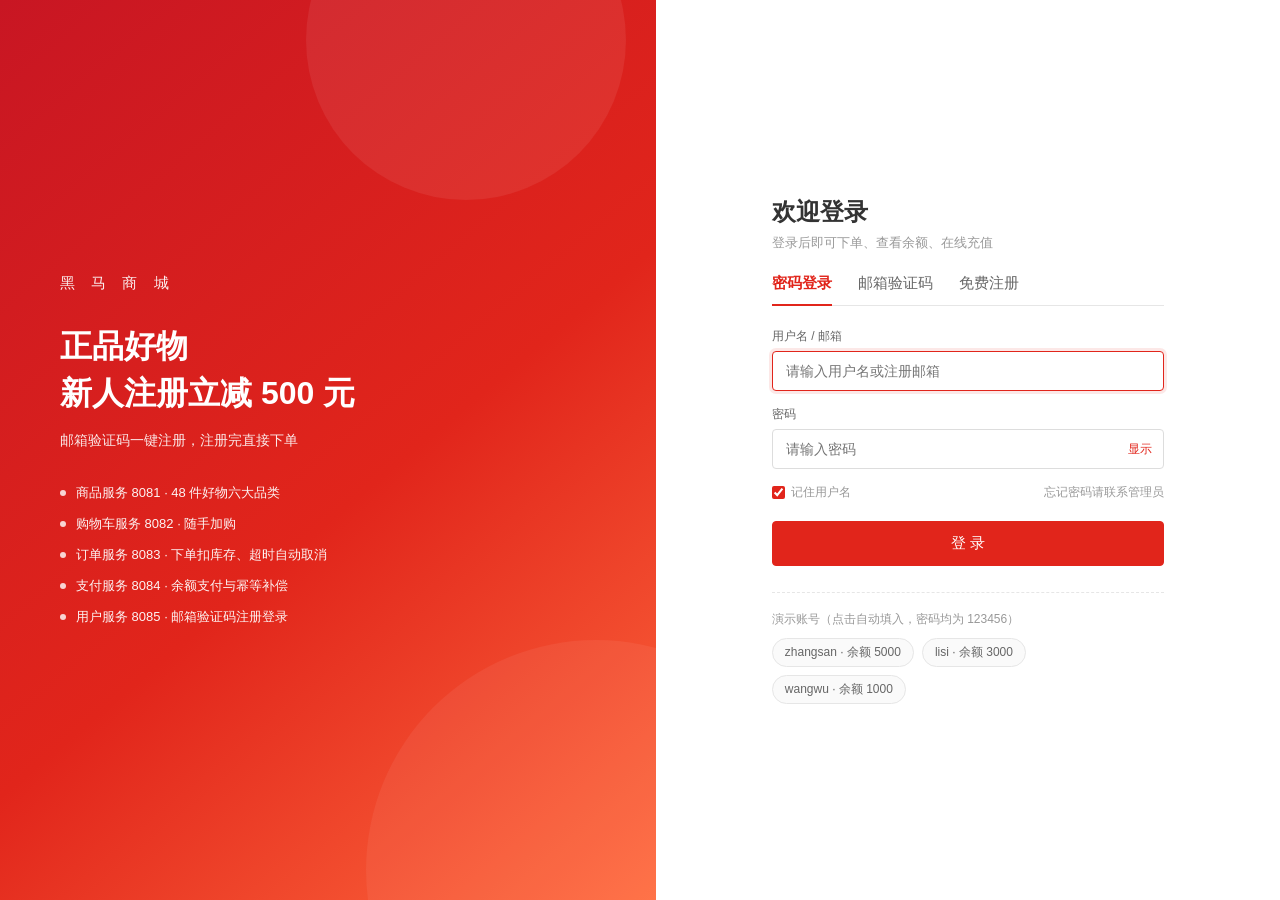
==== frontend/detail.html @ a3d14e92 "hmall 微服务电商系统：5 个 Spring Cloud 服务 + 京东风格静态前端 - 服务：item / cart / order / pay / user，8081~8085，Nacos A" ====
<!DOCTYPE html>
<html lang="zh-CN">
<head>
<meta charset="UTF-8">
<meta name="viewport" content="width=device-width, initial-scale=1.0">
<title>商品详情 · 黑马商城</title>
<link rel="stylesheet" href="styles.css">
</head>
<body>

<!-- ==================== 顶部工具条 ==================== -->
<div class="topbar">
  <div class="topbar-inner">
    <div class="tb-left">
      <span class="tb-loc">广东</span>
      <i class="tb-sep"></i>
      <span class="tb-hi">你好，<b id="tbUser">请登录</b></span>
      <a class="tb-accent" id="tbAuthLink" href="login.html">登录 / 注册</a>
    </div>
    <div class="tb-right">
      <button class="tb-link" data-nav="orders">我的订单</button>
      <i class="tb-sep"></i>
      <button class="tb-link" data-nav="recharge">我的钱包</button>
      <i class="tb-sep"></i>
      <button class="tb-link" id="logoutBtn">退出登录</button>
    </div>
  </div>
</div>

<!-- ==================== 主导航 ==================== -->
<div class="site-head">
  <div class="head-inner">
    <a class="logo" href="index.html">黑马商城<span class="logo-sub">H·MALL</span></a>

    <div class="search">
      <div class="search-box">
        <input id="searchInput" type="text" autocomplete="off" placeholder="搜索商品，如 手机 / 耳机 / 华为 / 空调">
        <button id="searchBtn" class="search-btn">搜 索</button>
      </div>
      <div class="hotwords">
        <span class="hot-label">热门搜索：</span>
        <button data-kw="手机">手机</button>
        <button data-kw="耳机">耳机</button>
        <button data-kw="笔记本">笔记本</button>
        <button data-kw="空调">空调</button>
        <button data-kw="手表">手表</button>
        <button data-kw="充电宝">充电宝</button>
      </div>
    </div>

    <button class="cart-entry" data-nav="cart">
      <i class="cart-ico">&#128722;</i>
      <span>我的购物车</span>
      <em id="cartBadge" class="cart-badge hidden">0</em>
    </button>
  </div>
</div>

<main class="page">
  <nav class="crumb" id="crumb">
    <a href="index.html">首页</a>
    <span class="crumb-sep">&gt;</span>
    <a id="crumbCat" href="index.html">商品</a>
    <span class="crumb-sep">&gt;</span>
    <span id="crumbName">加载中…</span>
  </nav>

  <!-- 商品主区 -->
  <div class="detail-main">
    <div class="detail-gallery">
      <img id="dPic" alt="商品图">
      <div class="gallery-tip">图片为演示占位图 · 支持 7 天无理由退货</div>
    </div>

    <div class="detail-info">
      <h1 id="dName">加载中…</h1>
      <p class="d-sub" id="dSub"></p>

      <div class="price-box">
        <span class="pb-label">京东价</span>
        <span class="pb-price">¥<b id="dPrice">--</b></span>
        <span class="pb-tag hidden" id="dTag"></span>
      </div>

      <ul class="d-meta">
        <li><span>累计销量</span><em id="dSales">--</em></li>
        <li><span>商品评价</span><em id="dComments">--</em></li>
        <li><span>好评率</span><em class="red" id="dRate">--</em></li>
        <li><span>库存</span><em id="dStock">--</em></li>
      </ul>

      <div class="d-buy">
        <div class="qty-row">
          <span class="qty-label">数量</span>
          <div class="qty">
            <button type="button" id="qtyMinus">-</button>
            <span id="qtyNum">1</span>
            <button type="button" id="qtyPlus">+</button>
          </div>
          <span class="qty-tip" id="qtyTip">单次最多购买库存数量</span>
        </div>

        <div class="d-actions">
          <button class="btn primary big" id="addCartBtn">加入购物车</button>
          <button class="btn big" id="buyNowBtn">立即购买</button>
        </div>
      </div>

      <ul class="d-service">
        <li>正品保障</li>
        <li>极速配送 · 次日达</li>
        <li>7 天无理由退货</li>
        <li>满 99 元包邮</li>
      </ul>
    </div>
  </div>

  <!-- 规格参数 -->
  <section class="detail-desc">
    <h3>规格参数</h3>
    <table class="spec-table">
      <tbody>
        <tr><th>商品名称</th><td id="specName">--</td></tr>
        <tr><th>品牌</th><td id="specBrand">--</td></tr>
        <tr><th>所属分类</th><td id="specCat">--</td></tr>
        <tr><th>核心卖点</th><td id="specSub">--</td></tr>
        <tr><th>当前库存</th><td id="specStock">--</td></tr>
        <tr><th>商品编号</th><td id="specId">--</td></tr>
      </tbody>
    </table>
    <p class="desc-note">
      本页价格、库存、销量等数据均实时取自 item-service（8081），下单时订单服务会再次向商品服务
      校验价格与库存，前端传入的金额一律不采信。
    </p>
  </section>

  <!-- 同类推荐 -->
  <section class="floor">
    <div class="floor-head">
      <h2>同类推荐</h2>
      <span class="floor-tip" id="similarTip"></span>
    </div>
    <div class="goods-grid" id="similar"></div>
  </section>
</main>

<footer class="foot">
  <div class="foot-inner">
    <div class="foot-links">
      <span>关于我们</span><span>联系我们</span><span>商家入驻</span><span>售后服务</span><span>隐私政策</span>
    </div>
    <p class="foot-note">黑马商城 hmall · Spring Cloud 微服务演示项目 · 商品 8081 / 购物车 8082 / 订单 8083 / 支付 8084 / 用户 8085</p>
  </div>
</footer>

<div id="toast" class="toast hidden"></div>

<script src="session.js"></script>
<script src="detail.js"></script>
</body>
</html>
---- frontend/styles.css ----
/* ============================================================
   黑马商城 · 京东风格样式
   配色沿用京东：主红 #e1251b，页面底 #f4f4f4，正文 #333
   ============================================================ */
* { box-sizing: border-box; margin: 0; padding: 0; }

:root {
  --red: #e1251b;
  --red-dark: #c81623;
  --orange: #ff6700;
  --ink: #333;
  --ink-2: #666;
  --ink-3: #999;
  --line: #e6e6e6;
  --bg: #f4f4f4;
  --radius: 8px;
}

body {
  font-family: "PingFang SC", "Microsoft YaHei", "Noto Sans CJK SC", sans-serif;
  background: var(--bg);
  color: var(--ink);
  font-size: 14px;
  -webkit-font-smoothing: antialiased;
}
.hidden { display: none !important; }
button { font-family: inherit; }
a { text-decoration: none; color: inherit; }

/* ==================== 顶部工具条 ==================== */
.topbar { background: #e3e4e5; border-bottom: 1px solid #ddd; font-size: 12px; color: var(--ink-2); }
.topbar-inner {
  max-width: 1200px; margin: 0 auto; height: 32px;
  display: flex; align-items: center; justify-content: space-between;
}
.tb-left, .tb-right { display: flex; align-items: center; gap: 10px; }
.tb-loc { color: var(--ink-2); }
.tb-loc::before { content: "\1F4CD"; margin-right: 3px; font-size: 11px; }
.tb-sep { width: 1px; height: 12px; background: #ccc; display: inline-block; }
.tb-hi b { color: var(--ink-2); font-weight: 400; }
.tb-accent { color: var(--red); }
.tb-accent:hover { text-decoration: underline; }
.tb-link {
  border: none; background: none; padding: 0; font-size: 12px;
  color: var(--ink-2); cursor: pointer;
}
.tb-link:hover { color: var(--red); }

/* ==================== 主导航 ==================== */
.site-head { background: #fff; border-bottom: 2px solid var(--red); }
.head-inner {
  max-width: 1200px; margin: 0 auto; height: 96px;
  display: flex; align-items: center; gap: 40px;
}
.logo {
  font-size: 30px; font-weight: 800; color: var(--red);
  letter-spacing: 1px; flex: none; display: flex; align-items: baseline; gap: 6px;
}
.logo-sub {
  font-size: 11px; font-weight: 600; letter-spacing: 2px;
  color: #fff; background: var(--red); padding: 2px 6px; border-radius: 3px;
}
.search { flex: 1; max-width: 620px; }
.search-box {
  display: flex; height: 38px;
  border: 2px solid var(--red); border-radius: 0 2px 2px 0; overflow: hidden;
}
.search-box input {
  flex: 1; border: none; outline: none; padding: 0 12px;
  font-size: 14px; font-family: inherit; color: var(--ink);
}
.search-box input::placeholder { color: #b0b0b0; }
.search-btn {
  width: 84px; border: none; background: var(--red); color: #fff;
  font-size: 15px; letter-spacing: 2px; cursor: pointer;
}
.search-btn:hover { background: var(--red-dark); }
.hotwords {
  margin-top: 6px; font-size: 12px; color: var(--ink-3);
  display: flex; align-items: center; gap: 10px; flex-wrap: wrap;
}
.hotwords button {
  border: none; background: none; padding: 0; cursor: pointer;
  font-size: 12px; color: var(--ink-3);
}
.hotwords button:hover { color: var(--red); }
.hot-label { color: var(--ink-3); }

.cart-entry {
  flex: none; height: 38px; padding: 0 18px; margin-left: auto;
  border: 1px solid var(--line); background: #fff; cursor: pointer;
  display: flex; align-items: center; gap: 8px;
  font-size: 13px; color: var(--red); border-radius: 2px;
}
.cart-entry:hover { border-color: var(--red); background: #fff8f8; }
.cart-ico { font-size: 16px; font-style: normal; }
.cart-badge {
  min-width: 18px; height: 18px; line-height: 18px; padding: 0 5px;
  background: var(--red); color: #fff; border-radius: 9px;
  font-size: 11px; font-style: normal; text-align: center;
}

/* ==================== 页面容器 ==================== */
.page { max-width: 1200px; margin: 0 auto; padding: 12px 0 40px; min-height: 60vh; }
.view { display: none; }
.view.active { display: block; }

/* ==================== 首屏三栏 ==================== */
.hero {
  display: grid; grid-template-columns: 220px 1fr 250px;
  gap: 12px; margin-bottom: 18px;
}

/* 分类 */
.cats { background: #fff; border-radius: var(--radius); overflow: hidden; }
.cats-title {
  height: 42px; line-height: 42px; padding: 0 16px;
  background: #fafafa; border-bottom: 1px solid var(--line);
  font-size: 14px; font-weight: 700; color: var(--ink);
}
.cat-list { list-style: none; padding: 6px 0; }
.cat-list li {
  padding: 9px 16px; font-size: 13px; color: var(--ink-2);
  cursor: pointer; display: flex; justify-content: space-between; align-items: center;
}
.cat-list li:hover, .cat-list li.active { background: #fff5f5; color: var(--red); }
.cat-list li .cnt { font-size: 11px; color: #bbb; }
.cat-list li.on { color: var(--red); font-weight: 600; }

/* 轮播 */
.hero-mid { display: flex; flex-direction: column; gap: 12px; }
.slider {
  position: relative; height: 320px; border-radius: var(--radius);
  overflow: hidden;
}
.slide {
  position: absolute; inset: 0; opacity: 0; transition: opacity .5s;
  display: flex; align-items: center; padding: 0 56px;
  background-size: cover; background-position: center;
  /* 图还没加载出来时先露个底色，避免闪白 */
  background-color: #c81623;
}
.slide.active { opacity: 1; }
/* 左侧压一层暗色渐变：真实照片明暗不可控，不压的话白字会糊在图上 */
.slide::before {
  content: ""; position: absolute; inset: 0; z-index: 1;
  background: linear-gradient(90deg,
    rgba(0, 0, 0, .66) 0%,
    rgba(0, 0, 0, .46) 36%,
    rgba(0, 0, 0, .12) 62%,
    rgba(0, 0, 0, 0) 80%);
}
/* 轮播图：jpg 先写一遍当兜底，再用 image-set 让支持 webp 的浏览器挑 webp。
   两条声明顺序不能反 —— 不认识 image-set 的老内核会整条丢弃第一条之外的声明。 */
.slide.s1 {
  background-color: #c81623;
  background-image: url(images/banner1.jpg);
  background-image: image-set(url(images/banner1.webp) type("image/webp"),
                              url(images/banner1.jpg) type("image/jpeg"));
}
.slide.s2 {
  background-color: #5b3cc4;
  background-image: url(images/banner2.jpg);
  background-image: image-set(url(images/banner2.webp) type("image/webp"),
                              url(images/banner2.jpg) type("image/jpeg"));
}
.slide.s3 {
  background-color: #0d7a6f;
  background-image: url(images/banner3.jpg);
  background-image: image-set(url(images/banner3.webp) type("image/webp"),
                              url(images/banner3.jpg) type("image/jpeg"));
}
.slide-txt { position: relative; z-index: 2; color: #fff; text-shadow: 0 2px 10px rgba(0, 0, 0, .35); }
.slide-txt h2 { font-size: 34px; letter-spacing: 2px; margin-bottom: 10px; }
.slide-txt p { font-size: 15px; opacity: .92; margin-bottom: 18px; }
.slide-tag {
  display: inline-block; font-size: 12px; padding: 6px 14px;
  background: rgba(255,255,255,.22); border-radius: 20px;
}
.slider-dots {
  position: absolute; right: 24px; bottom: 18px; display: flex; gap: 7px; z-index: 3;
}
.slider-dots i {
  width: 20px; height: 4px; border-radius: 2px; background: rgba(255,255,255,.45);
  cursor: pointer; transition: .25s;
}
.slider-dots i.on { background: #fff; width: 28px; }

.hero-sub { display: grid; grid-template-columns: repeat(4, 1fr); gap: 12px; height: 88px; }
.sub-item {
  border: none; background: #fff; border-radius: var(--radius); cursor: pointer;
  display: flex; flex-direction: column; align-items: center; justify-content: center;
  gap: 4px; transition: .15s;
}
.sub-item b { font-size: 13px; color: var(--ink); }
.sub-item span { font-size: 11px; color: var(--ink-3); }
.sub-item:hover { transform: translateY(-2px); box-shadow: 0 6px 16px rgba(0,0,0,.08); }
.sub-item:hover b { color: var(--red); }

/* 用户卡 */
.user-card {
  background: #fff; border-radius: var(--radius); padding: 18px;
  display: flex; flex-direction: column;
}
.uc-top { display: flex; align-items: center; gap: 12px; padding-bottom: 16px; border-bottom: 1px dashed var(--line); }
.uc-id { min-width: 0; }
.uc-name { font-size: 15px; font-weight: 700; overflow: hidden; text-overflow: ellipsis; white-space: nowrap; }
.uc-tip { font-size: 12px; color: var(--ink-3); margin-top: 3px; }

.uc-balance { padding: 16px 0 14px; }
.uc-balance > span { font-size: 12px; color: var(--ink-3); }
.uc-balance div { margin-top: 4px; }
.uc-balance b { font-size: 26px; font-weight: 700; color: var(--red); }
.uc-balance small { font-size: 12px; color: var(--ink-2); margin-left: 4px; }

.uc-actions { display: flex; gap: 8px; }
.uc-actions .btn { flex: 1; }

.uc-service { list-style: none; margin-top: auto; padding-top: 14px; border-top: 1px dashed var(--line); }
.uc-service li { font-size: 12px; color: var(--ink-2); padding: 5px 0; }
.uc-service i { font-style: normal; margin-right: 6px; }

/* 头像 */
.avatar {
  width: 42px; height: 42px; border-radius: 50%; flex: none;
  background: linear-gradient(135deg, var(--red), var(--orange));
  color: #fff; font-size: 17px; font-weight: 700; font-style: normal;
  display: flex; align-items: center; justify-content: center;
}

/* ==================== 商品楼层 ==================== */
.floor { background: #fff; border-radius: var(--radius); padding: 20px 18px 24px; }
.floor-head {
  display: flex; align-items: baseline; justify-content: space-between;
  margin-bottom: 16px; padding-bottom: 12px; border-bottom: 1px solid var(--line);
}
.floor-head h2 { font-size: 20px; font-weight: 700; }
.floor-head h2::before {
  content: ""; display: inline-block; width: 4px; height: 18px;
  background: var(--red); margin-right: 8px; vertical-align: -2px; border-radius: 2px;
}
.floor-tip { font-size: 12px; color: var(--ink-3); }

.goods-grid { display: grid; grid-template-columns: repeat(5, 1fr); gap: 12px; }

.gd-card {
  border: 1px solid #f0f0f0; border-radius: var(--radius); background: #fff;
  overflow: hidden; display: flex; flex-direction: column;
  transition: .18s; position: relative;
}
.gd-card:hover { border-color: #f5c6c2; box-shadow: 0 8px 22px rgba(225,37,27,.12); transform: translateY(-2px); }
.gd-pic { position: relative; background: #fafafa; }
.gd-pic img { width: 100%; aspect-ratio: 1; object-fit: cover; display: block; }
.gd-tag {
  position: absolute; left: 8px; top: 8px; font-size: 11px;
  padding: 2px 6px; border-radius: 3px; color: #fff; background: var(--red);
}
.gd-tag.t-new { background: #2f8ee8; }
.gd-tag.t-hot { background: var(--orange); }
.gd-tag.t-flash { background: #b12ad4; }

.gd-body { padding: 10px 12px 12px; display: flex; flex-direction: column; gap: 6px; flex: 1; }
.gd-price { color: var(--red); font-weight: 700; font-size: 19px; line-height: 1.1; }
.gd-price i { font-size: 12px; font-style: normal; margin-right: 1px; }
.gd-price em { font-size: 11px; font-style: normal; color: var(--ink-3); font-weight: 400; margin-left: 6px; }
.gd-name {
  font-size: 13px; line-height: 1.45; color: var(--ink);
  display: -webkit-box; -webkit-line-clamp: 2; -webkit-box-orient: vertical;
  overflow: hidden; min-height: 38px;
}
.gd-sub {
  font-size: 11px; color: var(--ink-3); white-space: nowrap;
  overflow: hidden; text-overflow: ellipsis;
}
.gd-meta { display: flex; justify-content: space-between; font-size: 11px; color: var(--ink-3); }
.gd-foot { display: flex; align-items: center; gap: 6px; margin-top: auto; padding-top: 4px; }
.gd-foot .btn { flex: 1; }

/* ==================== 通用按钮 ==================== */
.btn {
  border: 1px solid var(--line); background: #fff; color: var(--ink);
  padding: 8px 16px; border-radius: 4px; font-size: 13px; cursor: pointer;
  transition: .15s; white-space: nowrap;
}
.btn:hover { border-color: var(--red); color: var(--red); }
.btn.primary { background: var(--red); border-color: var(--red); color: #fff; }
.btn.primary:hover { background: var(--red-dark); border-color: var(--red-dark); color: #fff; }
.btn.small { padding: 5px 12px; font-size: 12px; }
.btn.ghost { border-color: transparent; background: none; color: var(--ink-3); }
.btn.ghost:hover { color: var(--red); background: #fff5f5; border-color: transparent; }
.btn.block { width: 100%; padding: 12px; font-size: 15px; }
.btn:disabled { opacity: .45; cursor: not-allowed; }
.btn.primary:disabled { background: #f0a9a4; border-color: #f0a9a4; }

/* 数量选择器 */
.qty { display: flex; align-items: center; gap: 4px; }
.qty button {
  width: 24px; height: 24px; border: 1px solid var(--line); background: #fff;
  border-radius: 3px; cursor: pointer; font-size: 14px; color: var(--ink-2); line-height: 1;
}
.qty button:hover { border-color: var(--red); color: var(--red); }
.qty span { min-width: 24px; text-align: center; font-size: 13px; }

/* ==================== 页头 ==================== */
.page-head {
  display: flex; align-items: center; justify-content: space-between;
  margin-bottom: 14px; padding: 16px 4px 0;
}
.page-head h2 { font-size: 22px; font-weight: 700; }
.back-link { font-size: 13px; color: var(--ink-3); }
.back-link:hover { color: var(--red); }

/* ==================== 购物车 ==================== */
.cart-list { display: flex; flex-direction: column; gap: 10px; }
.cart-item {
  background: #fff; border-radius: var(--radius); padding: 16px 18px;
  display: flex; align-items: center; gap: 16px;
}
.cart-item:hover { background: #fffdfd; }
.cart-item img {
  width: 86px; height: 86px; border-radius: 6px; object-fit: cover;
  border: 1px solid #f0f0f0; background: #fafafa; flex: none;
}
.cart-item .cname { flex: 1; font-size: 14px; line-height: 1.5; }
.cart-item .cprice { color: var(--red); font-weight: 700; font-size: 16px; min-width: 96px; text-align: right; }
.cart-item .cprice::before { content: "¥"; font-size: 11px; margin-right: 1px; }

.cart-footer {
  margin-top: 14px; background: #fff; border-radius: var(--radius);
  padding: 14px 22px; display: flex; align-items: center; justify-content: flex-end; gap: 26px;
  position: sticky; bottom: 12px; box-shadow: 0 -2px 12px rgba(0,0,0,.06);
}
.cart-sum { font-size: 13px; color: var(--ink-2); }
.cart-sum b { color: var(--red); font-size: 24px; font-weight: 700; }

/* ==================== 订单 ==================== */
.order-card {
  background: #fff; border-radius: var(--radius); margin-bottom: 12px; overflow: hidden;
}
.order-head {
  display: flex; justify-content: space-between; align-items: center;
  padding: 12px 18px; background: #fafafa; border-bottom: 1px solid var(--line);
  font-size: 12px; color: var(--ink-3);
}
.order-status { font-size: 13px; font-weight: 700; }
.s1 { color: var(--orange); }
.s2 { color: #2e9e4f; }
.s3 { color: var(--ink-3); }

.order-body { padding: 14px 18px; display: flex; flex-direction: column; gap: 10px; }
.order-detail { display: flex; align-items: center; gap: 12px; font-size: 13px; color: var(--ink-2); }
.order-detail img {
  width: 54px; height: 54px; border-radius: 4px; object-fit: cover;
  border: 1px solid #f0f0f0; background: #fafafa; flex: none;
}
.order-detail .od-name { flex: 1; color: var(--ink); }
.order-total {
  display: flex; align-items: center; justify-content: flex-end; gap: 16px;
  padding: 0 18px 16px; font-size: 13px; color: var(--ink-2);
}
.order-total b { color: var(--red); font-size: 18px; }
.order-actions { display: flex; gap: 8px; }

/* ==================== 空态 ==================== */
.empty { text-align: center; color: var(--ink-3); padding: 70px 0; font-size: 14px; }
.empty.small { padding: 24px 0; font-size: 13px; }

/* ==================== 弹窗 ==================== */
.modal-mask {
  position: fixed; inset: 0; background: rgba(0,0,0,.45);
  display: flex; align-items: center; justify-content: center; z-index: 50;
}
.modal {
  background: #fff; border-radius: 10px; width: 430px; max-width: 92vw;
  padding: 24px; box-shadow: 0 20px 50px rgba(0,0,0,.2);
}
.modal h3 { font-size: 17px; margin-bottom: 16px; }
.modal h3.center { text-align: center; }
.modal label { display: block; font-size: 12px; color: var(--ink-2); margin: 12px 0 6px; }
.modal input {
  width: 100%; padding: 10px 12px; border: 1px solid #ddd; border-radius: 4px;
  font-size: 14px; font-family: inherit; outline: none;
}
.modal input:focus { border-color: var(--red); box-shadow: 0 0 0 3px rgba(225,37,27,.1); }
.modal .sum-line { display: flex; justify-content: space-between; padding: 7px 0; font-size: 13px; }
.modal .sum-line b { color: var(--red); }
.modal .sum-line.total { border-top: 1px solid #eee; margin-top: 6px; padding-top: 12px; font-weight: 700; }
.modal .sum-line.total span:last-child { color: var(--red); font-size: 16px; }
.modal-actions { display: flex; justify-content: flex-end; gap: 10px; margin-top: 22px; }
.hint { font-size: 12px; color: var(--ink-3); margin-top: 8px; line-height: 1.6; }
.hint.center { text-align: center; }
.warn { color: var(--red); }
.hint.warn { color: var(--red); font-weight: 600; }

/* ==================== Toast ==================== */
.toast {
  position: fixed; top: 50%; left: 50%; transform: translate(-50%, -50%);
  background: rgba(0,0,0,.82); color: #fff; padding: 12px 24px;
  border-radius: 6px; font-size: 14px; z-index: 80; max-width: 80vw;
  animation: toastIn .18s ease-out;
}
@keyframes toastIn { from { opacity: 0; transform: translate(-50%, -46%); } to { opacity: 1; } }
.toast.error { background: var(--red); }
.toast.success { background: #2e9e4f; }

/* ==================== 页脚 ==================== */
.foot { background: #fff; border-top: 1px solid var(--line); padding: 26px 0 30px; margin-top: 20px; }
.foot-inner { max-width: 1200px; margin: 0 auto; text-align: center; }
.foot-links { display: flex; justify-content: center; gap: 22px; font-size: 12px; color: var(--ink-2); }
.foot-links span { cursor: pointer; }
.foot-links span:hover { color: var(--red); }
.foot-note { font-size: 12px; color: #bbb; margin-top: 12px; }

/* ============================================================
   登录 / 注册页
   ============================================================ */
.auth-wrap {
  min-height: 100vh; display: grid; grid-template-columns: 1.05fr 1fr;
  background: #fff;
}
.auth-brand {
  position: relative; overflow: hidden;
  background: linear-gradient(140deg, #c81623 0%, #e1251b 55%, #ff6a3d 100%);
  color: #fff; padding: 56px 60px;
  display: flex; flex-direction: column; justify-content: center;
}
.auth-brand::before {
  content: ""; position: absolute; width: 320px; height: 320px; border-radius: 50%;
  background: rgba(255,255,255,.07); top: -120px; right: 30px;
}
.auth-brand::after {
  content: ""; position: absolute; width: 460px; height: 460px; border-radius: 50%;
  background: rgba(255,255,255,.06); right: -170px; bottom: -200px;
}
.auth-brand .logo {
  position: relative; font-size: 15px; letter-spacing: 6px; color: #fff;
  opacity: .92; margin-bottom: 30px; display: block; font-weight: 400;
}
.auth-brand h1 { position: relative; font-size: 32px; line-height: 1.45; margin-bottom: 16px; font-weight: 700; }
.auth-brand p { position: relative; font-size: 14px; opacity: .9; margin-bottom: 34px; }
.auth-brand ul { position: relative; list-style: none; display: flex; flex-direction: column; gap: 13px; }
.auth-brand li { font-size: 13px; opacity: .95; display: flex; align-items: center; gap: 10px; }
.auth-brand li::before {
  content: ""; width: 6px; height: 6px; border-radius: 50%; background: #fff; flex: none; opacity: .85;
}

.auth-panel { display: flex; align-items: center; justify-content: center; padding: 40px; background: #fff; }
.auth-card { width: 100%; max-width: 392px; }
.auth-card h2 { font-size: 24px; font-weight: 700; margin-bottom: 6px; }
.auth-sub { font-size: 13px; color: var(--ink-3); margin-bottom: 22px; }

/* 登录方式 tab */
.auth-tabs { display: flex; gap: 26px; border-bottom: 1px solid var(--line); margin-bottom: 22px; }
.auth-tab {
  border: none; background: none; padding: 0 0 12px; cursor: pointer;
  font-size: 15px; color: var(--ink-2); position: relative;
}
.auth-tab.active { color: var(--red); font-weight: 700; }
.auth-tab.active::after {
  content: ""; position: absolute; left: 0; right: 0; bottom: -1px;
  height: 2px; background: var(--red);
}

.field { margin-bottom: 15px; }
.field label { display: block; font-size: 12px; color: var(--ink-2); margin-bottom: 6px; }
.field input {
  width: 100%; padding: 11px 13px; border: 1px solid #ddd; border-radius: 4px;
  font-size: 14px; font-family: inherit; background: #fff; outline: none;
  transition: border-color .15s, box-shadow .15s;
}
.field input:focus { border-color: var(--red); box-shadow: 0 0 0 3px rgba(225,37,27,.1); }
.field input:disabled { background: #fafafa; color: #aaa; }

.pwd-field { position: relative; }
.pwd-field input { padding-right: 62px; }
.pwd-toggle {
  position: absolute; right: 4px; top: 50%; transform: translateY(-50%);
  border: none; background: none; color: var(--red); font-size: 12px;
  cursor: pointer; padding: 5px 8px; font-family: inherit;
}

/* 验证码一行 */
.code-row { display: flex; gap: 8px; }
.code-row input { flex: 1; min-width: 0; }
.code-btn {
  flex: none; width: 118px; border: 1px solid var(--red); background: #fff;
  color: var(--red); border-radius: 4px; font-size: 13px; cursor: pointer;
  font-family: inherit;
}
.code-btn:hover:not(:disabled) { background: #fff5f5; }
.code-btn:disabled { border-color: #ddd; color: #bbb; cursor: not-allowed; background: #fafafa; }

.auth-row {
  display: flex; justify-content: space-between; align-items: center;
  font-size: 12px; color: var(--ink-3); margin: 2px 0 20px;
}
.chk { display: flex; align-items: center; gap: 6px; cursor: pointer; }
.chk input { accent-color: var(--red); }
.link-muted { color: var(--ink-3); }

.form-tip {
  font-size: 12px; line-height: 1.6; padding: 9px 12px; border-radius: 4px;
  margin-bottom: 14px; background: #fff8e6; color: #9a6b00; border: 1px solid #ffe4a3;
}
.form-tip.ok { background: #f0fbf3; color: #1f7a3f; border-color: #bfe8cc; }

.auth-switch { text-align: center; font-size: 13px; color: var(--ink-3); margin-top: 18px; }
.auth-switch a { color: var(--red); }
.auth-switch a:hover { text-decoration: underline; }

.demo-accounts { margin-top: 26px; padding-top: 18px; border-top: 1px dashed var(--line); }
.demo-title { font-size: 12px; color: var(--ink-3); margin-bottom: 10px; }
.demo-chips { display: flex; flex-wrap: wrap; gap: 8px; }
.chip {
  border: 1px solid var(--line); background: #fafafa; border-radius: 16px;
  padding: 5px 12px; font-size: 12px; color: var(--ink-2); cursor: pointer;
  font-family: inherit; transition: .15s;
}
.chip:hover { border-color: var(--red); color: var(--red); background: #fff5f5; }

/* ============================================================
   充值页
   ============================================================ */
.recharge-wrap { min-height: 100vh; padding: 0 16px 60px; }
.recharge-head {
  max-width: 760px; margin: 0 auto; height: 68px;
  display: flex; align-items: center; justify-content: space-between;
}
.brand { font-size: 18px; font-weight: 700; color: var(--red); }
.brand-sub { font-size: 12px; color: var(--ink-3); font-weight: 400; margin-left: 6px; }
.head-actions { display: flex; align-items: center; gap: 16px; font-size: 13px; color: var(--ink-2); }
.head-actions a.btn { text-decoration: none; display: inline-block; }
.user-chip { display: flex; align-items: center; gap: 8px; }
.user-chip .avatar { width: 28px; height: 28px; font-size: 12px; }

.recharge-card {
  max-width: 760px; margin: 6px auto 0; background: #fff;
  border-radius: 10px; padding: 28px 30px 32px;
  box-shadow: 0 2px 14px rgba(0,0,0,.06);
}
.balance-panel {
  background: linear-gradient(120deg, #e1251b 0%, #ff6a3d 100%);
  border-radius: 8px; color: #fff; padding: 22px 26px;
  display: flex; align-items: center; justify-content: space-between; margin-bottom: 26px;
}
.balance-panel .label { font-size: 13px; opacity: .9; }
.balance-panel .amount { font-size: 34px; font-weight: 700; margin-top: 6px; letter-spacing: .5px; }
.balance-panel .amount small { font-size: 14px; font-weight: 400; margin-left: 5px; opacity: .9; }
.balance-tip { font-size: 12px; line-height: 1.7; opacity: .85; text-align: right; }

.section-title {
  display: flex; align-items: center; justify-content: space-between;
  font-size: 14px; font-weight: 600; margin-bottom: 12px;
}
.section-extra { font-size: 12px; font-weight: 400; color: var(--ink-3); }

.amount-grid { display: grid; grid-template-columns: repeat(3, 1fr); gap: 10px; margin-bottom: 14px; }
.amount-opt {
  border: 1px solid var(--line); background: #fff; border-radius: 6px;
  padding: 15px 8px; text-align: center; cursor: pointer;
  font-size: 18px; font-weight: 700; color: var(--ink); font-family: inherit; transition: .15s;
}
.amount-opt small { font-size: 12px; font-weight: 400; color: var(--ink-3); margin-left: 2px; }
.amount-opt:hover { border-color: var(--red); color: var(--red); }
.amount-opt.active { border-color: var(--red); background: #fff5f5; color: var(--red); }
.amount-opt.active small { color: var(--red); }

.custom-amount { display: flex; align-items: center; gap: 10px; margin-bottom: 26px; font-size: 13px; color: var(--ink-2); }
.custom-amount .prefix, .custom-amount .unit { flex: none; }
.custom-amount input {
  flex: 1; padding: 10px 13px; border: 1px solid #ddd; border-radius: 4px;
  font-size: 14px; font-family: inherit; min-width: 0; outline: none;
}
.custom-amount input:focus { border-color: var(--red); box-shadow: 0 0 0 3px rgba(225,37,27,.1); }

.channels { display: grid; grid-template-columns: repeat(3, 1fr); gap: 10px; margin-bottom: 24px; }
.channel {
  display: flex; align-items: center; gap: 10px;
  border: 1px solid var(--line); border-radius: 6px; padding: 13px;
  font-size: 13px; color: var(--ink); cursor: pointer; transition: .15s;
}
.channel:hover { border-color: var(--red); }
.channel.active { border-color: var(--red); background: #fff5f5; color: var(--red); font-weight: 600; }
.channel .dot { width: 15px; height: 15px; border-radius: 50%; flex: none; border: 1px solid #d0d0d0; background: #fff; }
.channel.active .dot { border: 5px solid var(--red); }

.record-block { margin-top: 30px; padding-top: 22px; border-top: 1px solid var(--line); }
.record-list { display: flex; flex-direction: column; }
.record {
  display: flex; align-items: center; justify-content: space-between;
  padding: 12px 0; border-bottom: 1px dashed #eee; font-size: 13px;
}
.record:last-child { border-bottom: none; }
.record .rchannel { font-weight: 600; color: var(--ink); }
.record .rright { text-align: right; }
.record .ramt { color: var(--red); font-weight: 700; font-size: 14px; }
.record .rno { font-size: 12px; color: var(--ink-3); margin-top: 4px; }

.success-icon {
  width: 52px; height: 52px; border-radius: 50%; margin: 0 auto 14px;
  background: #eafaf1; color: #2e9e4f; font-size: 13px; font-weight: 700;
  display: flex; align-items: center; justify-content: center;
}

/* ============================================================
   商品详情页
   ============================================================ */
.crumb { font-size: 12px; color: var(--ink-3); padding: 10px 2px 12px; }
.crumb a { color: var(--ink-3); }
.crumb a:hover { color: var(--red); }
.crumb-sep { margin: 0 6px; color: #ccc; }
.crumb span:last-child { color: var(--ink); }

.detail-main {
  display: grid; grid-template-columns: 400px 1fr; gap: 26px;
  background: #fff; border-radius: var(--radius); padding: 22px; margin-bottom: 16px;
}
.detail-gallery img {
  width: 100%; border-radius: 6px; border: 1px solid #f0f0f0;
  background: #fafafa; display: block;
}
.gallery-tip { font-size: 12px; color: var(--ink-3); text-align: center; margin-top: 12px; }

.detail-info h1 { font-size: 20px; line-height: 1.5; font-weight: 700; }
.d-sub { font-size: 13px; color: var(--red); margin-top: 10px; line-height: 1.6; }

.price-box {
  background: #f7f7f7; border-radius: 6px; padding: 14px 16px; margin: 16px 0;
  display: flex; align-items: baseline; gap: 12px; flex-wrap: wrap;
}
.pb-label { font-size: 12px; color: var(--ink-3); }
.pb-price { color: var(--red); font-size: 14px; }
.pb-price b { font-size: 30px; font-weight: 700; }
.pb-tag {
  background: var(--red); color: #fff; font-size: 11px;
  padding: 3px 8px; border-radius: 3px; align-self: center;
}

.d-meta {
  list-style: none; display: grid; grid-template-columns: repeat(4, 1fr);
  border-top: 1px dashed var(--line); border-bottom: 1px dashed var(--line);
  padding: 14px 0; margin-bottom: 18px;
}
.d-meta li { text-align: center; }
.d-meta span { display: block; font-size: 12px; color: var(--ink-3); }
.d-meta em { display: block; font-style: normal; font-size: 16px; font-weight: 700; margin-top: 5px; }
.d-meta em.red { color: var(--red); }

.d-buy { padding-bottom: 4px; }
.qty-row { display: flex; align-items: center; gap: 12px; font-size: 13px; color: var(--ink-2); margin-bottom: 18px; }
.qty-row .qty button { width: 30px; height: 30px; font-size: 15px; }
.qty-row .qty span { min-width: 42px; font-size: 14px; }
.qty-tip { font-size: 12px; color: var(--ink-3); }

.d-actions { display: flex; gap: 12px; }
.btn.big { padding: 13px 34px; font-size: 15px; }
.d-actions .btn { flex: 1; max-width: 210px; }

.d-service {
  list-style: none; display: flex; flex-wrap: wrap; gap: 20px;
  margin-top: 20px; font-size: 12px; color: var(--ink-2);
}
.d-service li::before { content: "\2713"; color: var(--red); margin-right: 5px; font-weight: 700; }

.detail-desc { background: #fff; border-radius: var(--radius); padding: 20px 22px; margin-bottom: 16px; }
.detail-desc h3 {
  font-size: 16px; margin-bottom: 14px; padding-left: 10px;
  border-left: 3px solid var(--red); line-height: 1.2;
}
.spec-table { width: 100%; border-collapse: collapse; font-size: 13px; }
.spec-table th {
  width: 130px; text-align: left; font-weight: 400; color: var(--ink-3);
  background: #fafafa; padding: 10px 14px; border: 1px solid #f0f0f0;
}
.spec-table td { padding: 10px 14px; border: 1px solid #f0f0f0; color: var(--ink); }
.desc-note { font-size: 12px; color: var(--ink-3); line-height: 1.8; margin-top: 14px; }

/* 同类推荐里的卡片整体可点 */
a.sim-card { text-decoration: none; color: inherit; }
a.sim-card:hover { border-color: #f5c6c2; box-shadow: 0 8px 22px rgba(225,37,27,.12); transform: translateY(-2px); }
a.sim-card .gd-name { min-height: 0; }

/* 首页卡片整块可点，但按钮点击不跳转 */
.gd-card[data-detail] { cursor: pointer; }
.gd-card[data-detail] .gd-name:hover { color: var(--red); }

/* 购物车里的图 / 商品名也能点回详情 */
.cart-item [data-detail] { cursor: pointer; }
.cart-item .cname[data-detail]:hover { color: var(--red); }

/* ============================================================
   限时秒杀楼层
   ============================================================ */
.seckill-floor { margin-bottom: 16px; }
.seckill-floor .floor-head { margin-bottom: 14px; }
.seckill-floor .floor-head h2::before { display: none; }
.sk-ico { color: var(--red); font-style: normal; font-size: 20px; margin-right: 6px; vertical-align: -1px; }
.sk-countdown { display: flex; align-items: center; gap: 6px; font-size: 12px; color: var(--ink-2); }
.sk-cd-box {
  background: #3d3d3d; color: #fff; font-family: Consolas, monospace;
  padding: 3px 8px; border-radius: 4px; letter-spacing: 1px; font-weight: 700;
}

.sk-grid .gd-card { border: 1px solid #ffe0dd; }
.sk-card .gd-pic img { aspect-ratio: 1; }
.sk-card .gd-price {
  display: flex; align-items: baseline; gap: 6px; flex-wrap: wrap;
}
.sk-card .gd-price .sk-now { color: var(--red); font-weight: 700; font-size: 20px; }
.sk-card .gd-price .sk-orig {
  font-size: 12px; color: var(--ink-3); font-weight: 400;
  text-decoration: line-through;
}
.sk-progress { margin-top: 2px; }
.sk-bar {
  height: 8px; background: #ffe3e1; border-radius: 5px; overflow: hidden;
}
.sk-bar i { display: block; height: 100%; background: linear-gradient(90deg, var(--red), #ff7a6b); border-radius: 5px; }
.sk-left { font-size: 11px; color: var(--ink-3); margin-top: 3px; }
.sk-grab { width: 100%; margin-top: 6px; }
.sk-grab:disabled { background: #c9c9c9; border-color: #c9c9c9; color: #fff; }

/* 秒杀价区间提示（"已抢光/已抢过"状态） */
.sk-done { font-size: 12px; color: var(--ink-3); text-align: center; padding: 6px 0; }


/* ============================================================
   响应式
   ============================================================ */
@media (max-width: 1240px) {
  .page, .head-inner, .topbar-inner, .foot-inner { max-width: 100%; padding-left: 16px; padding-right: 16px; }
  .goods-grid { grid-template-columns: repeat(4, 1fr); }
}
@media (max-width: 1000px) {
  .hero { grid-template-columns: 200px 1fr; }
  .detail-main { grid-template-columns: 320px 1fr; gap: 18px; }
  .user-card { display: none; }
  .goods-grid { grid-template-columns: repeat(3, 1fr); }
  .head-inner { gap: 20px; height: 84px; }
  .logo { font-size: 24px; }
  .cart-entry span { display: none; }
}
@media (max-width: 760px) {
  /* 搜索区在窄屏必须换行：logo + 搜索框 + 购物车按钮挤一行会顶出横向滚动条 */
  .head-inner { height: auto; flex-wrap: wrap; gap: 10px 12px; padding: 10px 0; }
  .logo { font-size: 22px; }
  .logo-sub { font-size: 10px; padding: 1px 4px; }
  .search { flex: 1 1 100%; max-width: none; order: 3; }
  .search-box { height: 34px; }
  .search-btn { width: 68px; font-size: 14px; letter-spacing: 1px; }
  .hotwords { display: none; }
  .cart-entry { height: 34px; padding: 0 12px; font-size: 13px; }
  /* 轮播标题 34px 在 375 宽下会折成两行，压到 24 并收窄左右留白 */
  .slide { padding: 0 20px; }
  .slide-txt h2 { font-size: 24px; letter-spacing: 1px; margin-bottom: 8px; }
  .slide-txt p { font-size: 13px; margin-bottom: 12px; }
  .slide-tag { font-size: 11px; padding: 4px 10px; }
  /* 秒杀楼层头部三个元素挤一行会把「限时秒杀」压折，小屏去掉右侧提示 */
  .seckill-floor .floor-head { gap: 8px; }
  .seckill-floor .floor-head h2 { font-size: 16px; white-space: nowrap; }
  .seckill-floor .floor-tip { display: none; }
  .sk-countdown { font-size: 11px; gap: 4px; }
  .sk-cd-box { padding: 2px 6px; }
  .hero { grid-template-columns: 1fr; }
  .detail-main { grid-template-columns: 1fr; }
  .d-meta { grid-template-columns: repeat(2, 1fr); gap: 12px 0; }
  .d-actions .btn { max-width: none; }
  .cats { display: none; }
  .hero-sub { grid-template-columns: repeat(2, 1fr); height: auto; }
  .sub-item { padding: 12px 0; }
  .goods-grid { grid-template-columns: repeat(2, 1fr); }
  .auth-wrap { grid-template-columns: 1fr; }
  .auth-brand { display: none; }
  .auth-panel { padding: 28px 16px; }
  .recharge-card { padding: 22px 18px 26px; }
  .amount-grid { grid-template-columns: repeat(2, 1fr); }
  .channels { grid-template-columns: 1fr; }
  .cart-item { flex-wrap: wrap; }
  .tb-hi, .tb-accent { display: none; }
}
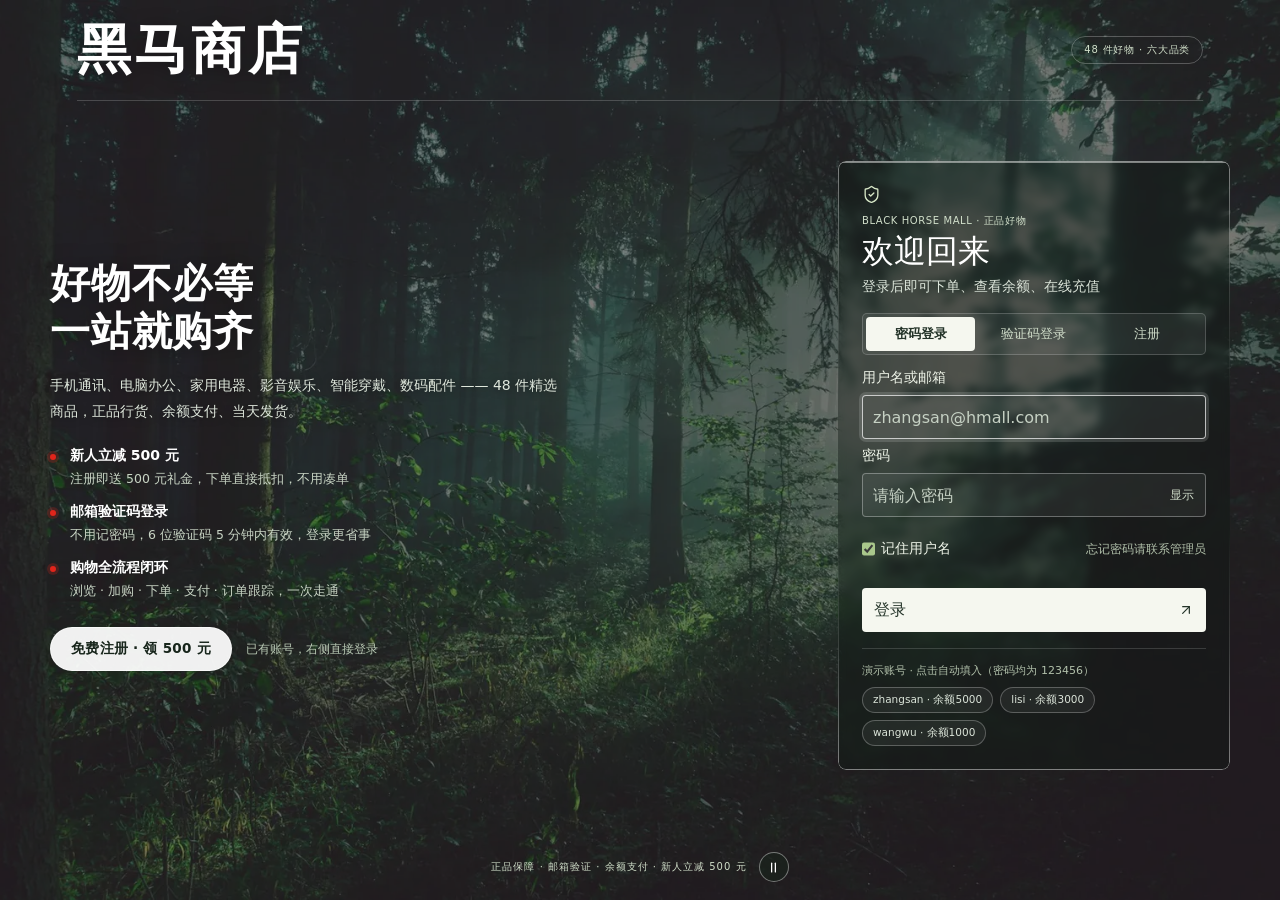
==== commit 1bb0b2aa: "feat: 新增智能客服「小马」（真查后端数据的对话式客服） - frontend/kefu.js: 自注入悬浮按钮 + 玻璃质感对话面板，挂在 index/detail/recharge   能力：" ====
--- a/frontend/detail.html
+++ b/frontend/detail.html
@@ -157,5 +157,6 @@
 
 <script src="session.js"></script>
 <script src="detail.js"></script>
+<script src="kefu.js"></script>
 </body>
 </html>
--- a/frontend/styles.css
+++ b/frontend/styles.css
@@ -10,10 +10,13 @@
   --orange: #ff6700;
   --ink: #333;
   --ink-2: #666;
-  --ink-3: #999;
+  --ink-3: #8b909b;
   --line: #e6e6e6;
   --bg: #f4f4f4;
   --radius: 8px;
+  /* 内容容器宽度：1200 在 1440 屏上左右各空 120px 太浪费，
+     改成「最多 1540，两侧各留 24」的自适应宽度 */
+  --wrap: min(1680px, calc(100vw - 48px));
 }
 
 body {
@@ -28,9 +31,9 @@
 a { text-decoration: none; color: inherit; }
 
 /* ==================== 顶部工具条 ==================== */
-.topbar { background: #e3e4e5; border-bottom: 1px solid #ddd; font-size: 12px; color: var(--ink-2); }
+.topbar { background: #e3e4e5; border-bottom: 1px solid #ddd; font-size: 13px; color: var(--ink-2); }
 .topbar-inner {
-  max-width: 1200px; margin: 0 auto; height: 32px;
+  max-width: var(--wrap); margin: 0 auto; height: 34px;
   display: flex; align-items: center; justify-content: space-between;
 }
 .tb-left, .tb-right { display: flex; align-items: center; gap: 10px; }
@@ -41,7 +44,7 @@
 .tb-accent { color: var(--red); }
 .tb-accent:hover { text-decoration: underline; }
 .tb-link {
-  border: none; background: none; padding: 0; font-size: 12px;
+  border: none; background: none; padding: 0; font-size: 13px;
   color: var(--ink-2); cursor: pointer;
 }
 .tb-link:hover { color: var(--red); }
@@ -49,51 +52,51 @@
 /* ==================== 主导航 ==================== */
 .site-head { background: #fff; border-bottom: 2px solid var(--red); }
 .head-inner {
-  max-width: 1200px; margin: 0 auto; height: 96px;
-  display: flex; align-items: center; gap: 40px;
+  max-width: var(--wrap); margin: 0 auto; height: 104px;
+  display: flex; align-items: center; gap: 44px;
 }
 .logo {
-  font-size: 30px; font-weight: 800; color: var(--red);
-  letter-spacing: 1px; flex: none; display: flex; align-items: baseline; gap: 6px;
+  font-size: 36px; font-weight: 800; color: var(--red);
+  letter-spacing: 1px; flex: none; display: flex; align-items: baseline; gap: 8px;
 }
 .logo-sub {
-  font-size: 11px; font-weight: 600; letter-spacing: 2px;
+  font-size: 12px; font-weight: 600; letter-spacing: 2px;
   color: #fff; background: var(--red); padding: 2px 6px; border-radius: 3px;
 }
-.search { flex: 1; max-width: 620px; }
+.search { flex: 1; max-width: 720px; }
 .search-box {
-  display: flex; height: 38px;
+  display: flex; height: 44px;
   border: 2px solid var(--red); border-radius: 0 2px 2px 0; overflow: hidden;
 }
 .search-box input {
-  flex: 1; border: none; outline: none; padding: 0 12px;
-  font-size: 14px; font-family: inherit; color: var(--ink);
+  flex: 1; border: none; outline: none; padding: 0 14px;
+  font-size: 15.5px; font-family: inherit; color: var(--ink);
 }
 .search-box input::placeholder { color: #b0b0b0; }
 .search-btn {
-  width: 84px; border: none; background: var(--red); color: #fff;
-  font-size: 15px; letter-spacing: 2px; cursor: pointer;
+  width: 92px; border: none; background: var(--red); color: #fff;
+  font-size: 16px; letter-spacing: 2px; cursor: pointer;
 }
 .search-btn:hover { background: var(--red-dark); }
 .hotwords {
-  margin-top: 6px; font-size: 12px; color: var(--ink-3);
+  margin-top: 7px; font-size: 13px; color: var(--ink-3);
   display: flex; align-items: center; gap: 10px; flex-wrap: wrap;
 }
 .hotwords button {
   border: none; background: none; padding: 0; cursor: pointer;
-  font-size: 12px; color: var(--ink-3);
+  font-size: 13px; color: var(--ink-3);
 }
 .hotwords button:hover { color: var(--red); }
 .hot-label { color: var(--ink-3); }
 
 .cart-entry {
-  flex: none; height: 38px; padding: 0 18px; margin-left: auto;
+  flex: none; height: 44px; padding: 0 22px; margin-left: auto;
   border: 1px solid var(--line); background: #fff; cursor: pointer;
-  display: flex; align-items: center; gap: 8px;
-  font-size: 13px; color: var(--red); border-radius: 2px;
+  display: flex; align-items: center; gap: 9px;
+  font-size: 14.5px; color: var(--red); border-radius: 2px;
 }
 .cart-entry:hover { border-color: var(--red); background: #fff8f8; }
-.cart-ico { font-size: 16px; font-style: normal; }
+.cart-ico { font-size: 18px; font-style: normal; }
 .cart-badge {
   min-width: 18px; height: 18px; line-height: 18px; padding: 0 5px;
   background: var(--red); color: #fff; border-radius: 9px;
@@ -101,41 +104,41 @@
 }
 
 /* ==================== 页面容器 ==================== */
-.page { max-width: 1200px; margin: 0 auto; padding: 12px 0 40px; min-height: 60vh; }
+.page { max-width: var(--wrap); margin: 0 auto; padding: 14px 0 48px; min-height: 60vh; }
 .view { display: none; }
 .view.active { display: block; }
 
 /* ==================== 首屏三栏 ==================== */
 .hero {
-  display: grid; grid-template-columns: 220px 1fr 250px;
-  gap: 12px; margin-bottom: 18px;
+  display: grid; grid-template-columns: 250px 1fr 290px;
+  gap: 16px; margin-bottom: 20px;
 }
 
 /* 分类 */
 .cats { background: #fff; border-radius: var(--radius); overflow: hidden; }
 .cats-title {
-  height: 42px; line-height: 42px; padding: 0 16px;
+  height: 48px; line-height: 48px; padding: 0 18px;
   background: #fafafa; border-bottom: 1px solid var(--line);
-  font-size: 14px; font-weight: 700; color: var(--ink);
+  font-size: 15.5px; font-weight: 700; color: var(--ink);
 }
 .cat-list { list-style: none; padding: 6px 0; }
 .cat-list li {
-  padding: 9px 16px; font-size: 13px; color: var(--ink-2);
+  padding: 10.5px 18px; font-size: 14.5px; color: var(--ink-2);
   cursor: pointer; display: flex; justify-content: space-between; align-items: center;
 }
 .cat-list li:hover, .cat-list li.active { background: #fff5f5; color: var(--red); }
-.cat-list li .cnt { font-size: 11px; color: #bbb; }
+.cat-list li .cnt { font-size: 12px; color: #bbb; }
 .cat-list li.on { color: var(--red); font-weight: 600; }
 
 /* 轮播 */
 .hero-mid { display: flex; flex-direction: column; gap: 12px; }
 .slider {
-  position: relative; height: 320px; border-radius: var(--radius);
+  position: relative; height: 388px; border-radius: var(--radius);
   overflow: hidden;
 }
 .slide {
   position: absolute; inset: 0; opacity: 0; transition: opacity .5s;
-  display: flex; align-items: center; padding: 0 56px;
+  display: flex; align-items: center; padding: 0 64px;
   background-size: cover; background-position: center;
   /* 图还没加载出来时先露个底色，避免闪白 */
   background-color: #c81623;
@@ -171,14 +174,14 @@
                               url(images/banner3.jpg) type("image/jpeg"));
 }
 .slide-txt { position: relative; z-index: 2; color: #fff; text-shadow: 0 2px 10px rgba(0, 0, 0, .35); }
-.slide-txt h2 { font-size: 34px; letter-spacing: 2px; margin-bottom: 10px; }
-.slide-txt p { font-size: 15px; opacity: .92; margin-bottom: 18px; }
+.slide-txt h2 { font-size: 44px; letter-spacing: 2px; margin-bottom: 12px; }
+.slide-txt p { font-size: 17px; opacity: .92; margin-bottom: 20px; }
 .slide-tag {
-  display: inline-block; font-size: 12px; padding: 6px 14px;
+  display: inline-block; font-size: 13px; padding: 7px 16px;
   background: rgba(255,255,255,.22); border-radius: 20px;
 }
 .slider-dots {
-  position: absolute; right: 24px; bottom: 18px; display: flex; gap: 7px; z-index: 3;
+  position: absolute; right: 28px; bottom: 22px; display: flex; gap: 7px; z-index: 3;
 }
 .slider-dots i {
   width: 20px; height: 4px; border-radius: 2px; background: rgba(255,255,255,.45);
@@ -186,62 +189,62 @@
 }
 .slider-dots i.on { background: #fff; width: 28px; }
 
-.hero-sub { display: grid; grid-template-columns: repeat(4, 1fr); gap: 12px; height: 88px; }
+.hero-sub { display: grid; grid-template-columns: repeat(4, 1fr); gap: 16px; height: 104px; }
 .sub-item {
   border: none; background: #fff; border-radius: var(--radius); cursor: pointer;
   display: flex; flex-direction: column; align-items: center; justify-content: center;
   gap: 4px; transition: .15s;
 }
-.sub-item b { font-size: 13px; color: var(--ink); }
-.sub-item span { font-size: 11px; color: var(--ink-3); }
+.sub-item b { font-size: 15px; color: var(--ink); }
+.sub-item span { font-size: 12.5px; color: var(--ink-3); }
 .sub-item:hover { transform: translateY(-2px); box-shadow: 0 6px 16px rgba(0,0,0,.08); }
 .sub-item:hover b { color: var(--red); }
 
 /* 用户卡 */
 .user-card {
-  background: #fff; border-radius: var(--radius); padding: 18px;
+  background: #fff; border-radius: var(--radius); padding: 22px;
   display: flex; flex-direction: column;
 }
 .uc-top { display: flex; align-items: center; gap: 12px; padding-bottom: 16px; border-bottom: 1px dashed var(--line); }
 .uc-id { min-width: 0; }
-.uc-name { font-size: 15px; font-weight: 700; overflow: hidden; text-overflow: ellipsis; white-space: nowrap; }
-.uc-tip { font-size: 12px; color: var(--ink-3); margin-top: 3px; }
+.uc-name { font-size: 17px; font-weight: 700; overflow: hidden; text-overflow: ellipsis; white-space: nowrap; }
+.uc-tip { font-size: 13px; color: var(--ink-3); margin-top: 3px; }
 
 .uc-balance { padding: 16px 0 14px; }
-.uc-balance > span { font-size: 12px; color: var(--ink-3); }
+.uc-balance > span { font-size: 13px; color: var(--ink-3); }
 .uc-balance div { margin-top: 4px; }
-.uc-balance b { font-size: 26px; font-weight: 700; color: var(--red); }
-.uc-balance small { font-size: 12px; color: var(--ink-2); margin-left: 4px; }
+.uc-balance b { font-size: 33px; font-weight: 700; color: var(--red); }
+.uc-balance small { font-size: 13px; color: var(--ink-2); margin-left: 5px; }
 
 .uc-actions { display: flex; gap: 8px; }
 .uc-actions .btn { flex: 1; }
 
 .uc-service { list-style: none; margin-top: auto; padding-top: 14px; border-top: 1px dashed var(--line); }
-.uc-service li { font-size: 12px; color: var(--ink-2); padding: 5px 0; }
+.uc-service li { font-size: 13px; color: var(--ink-2); padding: 6px 0; }
 .uc-service i { font-style: normal; margin-right: 6px; }
 
 /* 头像 */
 .avatar {
-  width: 42px; height: 42px; border-radius: 50%; flex: none;
+  width: 48px; height: 48px; border-radius: 50%; flex: none;
   background: linear-gradient(135deg, var(--red), var(--orange));
-  color: #fff; font-size: 17px; font-weight: 700; font-style: normal;
+  color: #fff; font-size: 19px; font-weight: 700; font-style: normal;
   display: flex; align-items: center; justify-content: center;
 }
 
 /* ==================== 商品楼层 ==================== */
-.floor { background: #fff; border-radius: var(--radius); padding: 20px 18px 24px; }
+.floor { background: #fff; border-radius: var(--radius); padding: 24px 22px 28px; }
 .floor-head {
   display: flex; align-items: baseline; justify-content: space-between;
   margin-bottom: 16px; padding-bottom: 12px; border-bottom: 1px solid var(--line);
 }
-.floor-head h2 { font-size: 20px; font-weight: 700; }
+.floor-head h2 { font-size: 24px; font-weight: 700; }
 .floor-head h2::before {
-  content: ""; display: inline-block; width: 4px; height: 18px;
-  background: var(--red); margin-right: 8px; vertical-align: -2px; border-radius: 2px;
-}
-.floor-tip { font-size: 12px; color: var(--ink-3); }
-
-.goods-grid { display: grid; grid-template-columns: repeat(5, 1fr); gap: 12px; }
+  content: ""; display: inline-block; width: 5px; height: 21px;
+  background: var(--red); margin-right: 10px; vertical-align: -2px; border-radius: 2px;
+}
+.floor-tip { font-size: 13.5px; color: var(--ink-3); }
+
+.goods-grid { display: grid; grid-template-columns: repeat(5, 1fr); gap: 16px; }
 
 .gd-card {
   border: 1px solid #f0f0f0; border-radius: var(--radius); background: #fff;
@@ -250,29 +253,31 @@
 }
 .gd-card:hover { border-color: #f5c6c2; box-shadow: 0 8px 22px rgba(225,37,27,.12); transform: translateY(-2px); }
 .gd-pic { position: relative; background: #fafafa; }
-.gd-pic img { width: 100%; aspect-ratio: 1; object-fit: cover; display: block; }
+.gd-pic img { width: 100%; aspect-ratio: 1; object-fit: cover; display: block;
+  transition: transform .4s cubic-bezier(.2, .7, .3, 1); }
 .gd-tag {
-  position: absolute; left: 8px; top: 8px; font-size: 11px;
-  padding: 2px 6px; border-radius: 3px; color: #fff; background: var(--red);
+  position: absolute; left: 9px; top: 9px; font-size: 12px;
+  padding: 3px 8px; border-radius: 4px; color: #fff; background: var(--red);
 }
 .gd-tag.t-new { background: #2f8ee8; }
 .gd-tag.t-hot { background: var(--orange); }
 .gd-tag.t-flash { background: #b12ad4; }
 
-.gd-body { padding: 10px 12px 12px; display: flex; flex-direction: column; gap: 6px; flex: 1; }
-.gd-price { color: var(--red); font-weight: 700; font-size: 19px; line-height: 1.1; }
-.gd-price i { font-size: 12px; font-style: normal; margin-right: 1px; }
-.gd-price em { font-size: 11px; font-style: normal; color: var(--ink-3); font-weight: 400; margin-left: 6px; }
+.gd-body { padding: 13px 15px 15px; display: flex; flex-direction: column; gap: 8px; flex: 1; }
+.gd-price { color: var(--red); font-weight: 700; font-size: 23px; line-height: 1.1;
+  font-variant-numeric: tabular-nums; }
+.gd-price i { font-size: 14px; font-style: normal; margin-right: 2px; }
+.gd-price em { font-size: 12.5px; font-style: normal; color: var(--ink-3); font-weight: 400; margin-left: 7px; }
 .gd-name {
-  font-size: 13px; line-height: 1.45; color: var(--ink);
+  font-size: 14.5px; line-height: 1.5; color: var(--ink);
   display: -webkit-box; -webkit-line-clamp: 2; -webkit-box-orient: vertical;
-  overflow: hidden; min-height: 38px;
+  overflow: hidden; min-height: 44px;
 }
 .gd-sub {
-  font-size: 11px; color: var(--ink-3); white-space: nowrap;
+  font-size: 12.5px; color: var(--ink-3); white-space: nowrap;
   overflow: hidden; text-overflow: ellipsis;
 }
-.gd-meta { display: flex; justify-content: space-between; font-size: 11px; color: var(--ink-3); }
+.gd-meta { display: flex; justify-content: space-between; font-size: 12.5px; color: var(--ink-3); }
 .gd-foot { display: flex; align-items: center; gap: 6px; margin-top: auto; padding-top: 4px; }
 .gd-foot .btn { flex: 1; }
 
@@ -293,45 +298,48 @@
 .btn.primary:disabled { background: #f0a9a4; border-color: #f0a9a4; }
 
 /* 数量选择器 */
-.qty { display: flex; align-items: center; gap: 4px; }
+.qty { display: flex; align-items: center; gap: 6px; }
 .qty button {
-  width: 24px; height: 24px; border: 1px solid var(--line); background: #fff;
-  border-radius: 3px; cursor: pointer; font-size: 14px; color: var(--ink-2); line-height: 1;
+  width: 30px; height: 30px; border: 1px solid var(--line); background: #fff;
+  border-radius: 6px; cursor: pointer; font-size: 16px; color: var(--ink-2); line-height: 1;
 }
 .qty button:hover { border-color: var(--red); color: var(--red); }
-.qty span { min-width: 24px; text-align: center; font-size: 13px; }
+.qty span { min-width: 34px; text-align: center; font-size: 15px; font-weight: 600; }
 
 /* ==================== 页头 ==================== */
 .page-head {
   display: flex; align-items: center; justify-content: space-between;
   margin-bottom: 14px; padding: 16px 4px 0;
 }
-.page-head h2 { font-size: 22px; font-weight: 700; }
-.back-link { font-size: 13px; color: var(--ink-3); }
+.page-head h2 { font-size: 25px; font-weight: 700; }
+.back-link { font-size: 14px; color: var(--ink-3); }
 .back-link:hover { color: var(--red); }
 
 /* ==================== 购物车 ==================== */
-.cart-list { display: flex; flex-direction: column; gap: 10px; }
+/* 购物车/订单内容量少，铺满 1400 宽的容器会显得散，收到 1180 居中 */
+#view-cart, #view-orders { max-width: 1180px; margin: 0 auto; }
+
+.cart-list { display: flex; flex-direction: column; gap: 14px; }
 .cart-item {
-  background: #fff; border-radius: var(--radius); padding: 16px 18px;
-  display: flex; align-items: center; gap: 16px;
+  background: #fff; border-radius: var(--radius); padding: 20px 24px;
+  display: flex; align-items: center; gap: 20px;
 }
 .cart-item:hover { background: #fffdfd; }
 .cart-item img {
-  width: 86px; height: 86px; border-radius: 6px; object-fit: cover;
+  width: 120px; height: 120px; border-radius: 10px; object-fit: cover;
   border: 1px solid #f0f0f0; background: #fafafa; flex: none;
 }
-.cart-item .cname { flex: 1; font-size: 14px; line-height: 1.5; }
-.cart-item .cprice { color: var(--red); font-weight: 700; font-size: 16px; min-width: 96px; text-align: right; }
-.cart-item .cprice::before { content: "¥"; font-size: 11px; margin-right: 1px; }
+.cart-item .cname { flex: 1; font-size: 16px; line-height: 1.5; }
+.cart-item .cprice { color: var(--red); font-weight: 700; font-size: 19px; min-width: 110px; text-align: right; }
+.cart-item .cprice::before { content: "¥"; font-size: 12px; margin-right: 1px; }
 
 .cart-footer {
-  margin-top: 14px; background: #fff; border-radius: var(--radius);
-  padding: 14px 22px; display: flex; align-items: center; justify-content: flex-end; gap: 26px;
+  margin-top: 18px; background: #fff; border-radius: var(--radius);
+  padding: 16px 28px; display: flex; align-items: center; justify-content: flex-end; gap: 30px;
   position: sticky; bottom: 12px; box-shadow: 0 -2px 12px rgba(0,0,0,.06);
 }
-.cart-sum { font-size: 13px; color: var(--ink-2); }
-.cart-sum b { color: var(--red); font-size: 24px; font-weight: 700; }
+.cart-sum { font-size: 14px; color: var(--ink-2); }
+.cart-sum b { color: var(--red); font-size: 28px; font-weight: 700; }
 
 /* ==================== 订单 ==================== */
 .order-card {
@@ -339,26 +347,26 @@
 }
 .order-head {
   display: flex; justify-content: space-between; align-items: center;
-  padding: 12px 18px; background: #fafafa; border-bottom: 1px solid var(--line);
-  font-size: 12px; color: var(--ink-3);
-}
-.order-status { font-size: 13px; font-weight: 700; }
+  padding: 14px 20px; background: #fafafa; border-bottom: 1px solid var(--line);
+  font-size: 13px; color: var(--ink-3);
+}
+.order-status { font-size: 14.5px; font-weight: 700; }
 .s1 { color: var(--orange); }
 .s2 { color: #2e9e4f; }
 .s3 { color: var(--ink-3); }
 
-.order-body { padding: 14px 18px; display: flex; flex-direction: column; gap: 10px; }
-.order-detail { display: flex; align-items: center; gap: 12px; font-size: 13px; color: var(--ink-2); }
+.order-body { padding: 16px 20px; display: flex; flex-direction: column; gap: 12px; }
+.order-detail { display: flex; align-items: center; gap: 14px; font-size: 14px; color: var(--ink-2); }
 .order-detail img {
-  width: 54px; height: 54px; border-radius: 4px; object-fit: cover;
+  width: 64px; height: 64px; border-radius: 6px; object-fit: cover;
   border: 1px solid #f0f0f0; background: #fafafa; flex: none;
 }
 .order-detail .od-name { flex: 1; color: var(--ink); }
 .order-total {
-  display: flex; align-items: center; justify-content: flex-end; gap: 16px;
-  padding: 0 18px 16px; font-size: 13px; color: var(--ink-2);
-}
-.order-total b { color: var(--red); font-size: 18px; }
+  display: flex; align-items: center; justify-content: flex-end; gap: 18px;
+  padding: 0 20px 18px; font-size: 14px; color: var(--ink-2);
+}
+.order-total b { color: var(--red); font-size: 21px; }
 .order-actions { display: flex; gap: 8px; }
 
 /* ==================== 空态 ==================== */
@@ -405,118 +413,268 @@
 
 /* ==================== 页脚 ==================== */
 .foot { background: #fff; border-top: 1px solid var(--line); padding: 26px 0 30px; margin-top: 20px; }
-.foot-inner { max-width: 1200px; margin: 0 auto; text-align: center; }
+.foot-inner { max-width: var(--wrap); margin: 0 auto; text-align: center; }
 .foot-links { display: flex; justify-content: center; gap: 22px; font-size: 12px; color: var(--ink-2); }
 .foot-links span { cursor: pointer; }
 .foot-links span:hover { color: var(--red); }
 .foot-note { font-size: 12px; color: #bbb; margin-top: 12px; }
 
 /* ============================================================
-   登录 / 注册页
+   登录 / 注册页 —— 全屏照片 + 毛玻璃卡片
+   版式照搬 D:\Codexprogram\lumora-workbench 的 auth-screen/auth-card：
+   全屏背景图层层压暗、liquid-glass 发丝渐变描边、衬线标题、浅色实心按钮
    ============================================================ */
-.auth-wrap {
-  min-height: 100vh; display: grid; grid-template-columns: 1.05fr 1fr;
-  background: #fff;
-}
-.auth-brand {
-  position: relative; overflow: hidden;
-  background: linear-gradient(140deg, #c81623 0%, #e1251b 55%, #ff6a3d 100%);
-  color: #fff; padding: 56px 60px;
-  display: flex; flex-direction: column; justify-content: center;
-}
-.auth-brand::before {
-  content: ""; position: absolute; width: 320px; height: 320px; border-radius: 50%;
-  background: rgba(255,255,255,.07); top: -120px; right: 30px;
-}
-.auth-brand::after {
-  content: ""; position: absolute; width: 460px; height: 460px; border-radius: 50%;
-  background: rgba(255,255,255,.06); right: -170px; bottom: -200px;
-}
-.auth-brand .logo {
-  position: relative; font-size: 15px; letter-spacing: 6px; color: #fff;
-  opacity: .92; margin-bottom: 30px; display: block; font-weight: 400;
-}
-.auth-brand h1 { position: relative; font-size: 32px; line-height: 1.45; margin-bottom: 16px; font-weight: 700; }
-.auth-brand p { position: relative; font-size: 14px; opacity: .9; margin-bottom: 34px; }
-.auth-brand ul { position: relative; list-style: none; display: flex; flex-direction: column; gap: 13px; }
-.auth-brand li { font-size: 13px; opacity: .95; display: flex; align-items: center; gap: 10px; }
-.auth-brand li::before {
-  content: ""; width: 6px; height: 6px; border-radius: 50%; background: #fff; flex: none; opacity: .85;
-}
-
-.auth-panel { display: flex; align-items: center; justify-content: center; padding: 40px; background: #fff; }
-.auth-card { width: 100%; max-width: 392px; }
-.auth-card h2 { font-size: 24px; font-weight: 700; margin-bottom: 6px; }
-.auth-sub { font-size: 13px; color: var(--ink-3); margin-bottom: 22px; }
-
-/* 登录方式 tab */
-.auth-tabs { display: flex; gap: 26px; border-bottom: 1px solid var(--line); margin-bottom: 22px; }
+.auth-body { background: #17251b; }
+
+.auth-screen {
+  position: relative; isolation: isolate;
+  min-height: 100svh; display: grid; grid-template-rows: auto 1fr auto;
+  color: #fff; background: #17251b;
+  font-family: system-ui, -apple-system, "Microsoft YaHei", sans-serif;
+}
+
+/* 背景三层固定定位，卡片区再长也不会露出空白 */
+.auth-photo, .auth-shade, .video-stack { position: fixed; inset: 0; pointer-events: none; }
+.auth-photo {
+  z-index: -4;
+  background: #17251b url(images/login-bg.jpg) center / cover no-repeat;
+  /* 顺序不能反：老内核不认 image-set 时整条丢弃，靠上一行的 jpg 兜底 */
+  background-image: image-set(url(images/login-bg.webp) type("image/webp"),
+                              url(images/login-bg.jpg) type("image/jpeg"));
+  background-position: center; background-size: cover; background-repeat: no-repeat;
+}
+/* 视频层夹在静图与蒙版之间：video 没就绪时看到的是 jpg，不会闪黑 */
+.video-stack { z-index: -3; overflow: hidden; }
+.hero-video {
+  position: absolute; inset: 0; width: 100%; height: 100%; object-fit: cover;
+  opacity: 0; transition: opacity 1000ms ease-in-out;
+}
+.hero-video.active { opacity: 1; }
+.auth-shade { z-index: -2; background: rgba(13, 23, 18, .52); }
+
+.auth-top {
+  display: flex; align-items: center; justify-content: space-between; gap: 10px;
+  margin: 0 6%; padding: 22px 0; border-bottom: 1px solid #ffffff30;
+}
+.wordmark {
+  color: #fff;
+  /* 中文不用斜体（浏览器会伪斜，很难看），改用衬线正体拉大字重与字号 */
+  font: 600 clamp(38px, 4.2vw, 64px)/1.05 "Songti SC", "Source Han Serif SC",
+        "Noto Serif CJK SC", "STSong", "SimSun", Georgia, serif;
+  letter-spacing: .06em; text-shadow: 0 2px 18px rgba(0, 0, 0, .35);
+}
+.auth-badge {
+  font-size: 10px; letter-spacing: .08em; color: #d1dfca;
+  border: 1px solid #ffffff40; border-radius: 999px; padding: 6px 12px; white-space: nowrap;
+}
+
+/* ---- 主区：左文案 / 右卡片 ---- */
+.auth-main {
+  display: grid; grid-template-columns: minmax(0, 1fr) 392px;
+  gap: clamp(32px, 5vw, 80px); align-items: center;
+  width: min(100% - 48px, 1180px); margin: 0 auto; padding: 20px 0 28px;
+}
+.auth-main .auth-card { width: 100%; max-width: 392px; margin: 0; justify-self: end; }
+
+/* ---- 左栏：商品 + 新人福利 ---- */
+.auth-hero { color: #fff; max-width: 520px; }
+.hero-eyebrow {
+  font-size: 11px; letter-spacing: .16em; color: #cfe0c6; margin-bottom: 14px;
+}
+.hero-title {
+  font: 600 clamp(30px, 3.1vw, 46px)/1.22 "Songti SC", "Source Han Serif SC",
+        "Noto Serif CJK SC", "STSong", "SimSun", Georgia, serif;
+  letter-spacing: .02em; margin: 0 0 16px;
+  text-shadow: 0 2px 24px rgba(0, 0, 0, .4);
+}
+.hero-lead {
+  font-size: 14px; line-height: 1.85; color: #dfe7dc; margin: 0 0 22px;
+  text-shadow: 0 1px 10px rgba(0, 0, 0, .45);
+}
+.hero-points { list-style: none; margin: 0 0 26px; padding: 0; display: grid; gap: 14px; }
+.hero-points li { position: relative; padding-left: 20px; }
+/* 用小红点呼应商城主色，和深绿背景区分开 */
+.hero-points li::before {
+  content: ""; position: absolute; left: 0; top: 7px;
+  width: 6px; height: 6px; border-radius: 50%; background: var(--red, #e1251b);
+  box-shadow: 0 0 0 3px rgba(225, 37, 27, .22);
+}
+.hero-points b { display: block; font-size: 14px; font-weight: 600; margin-bottom: 3px; }
+.hero-points span { font-size: 12.5px; line-height: 1.7; color: #c8d4c4; }
+
+.hero-cta { display: flex; align-items: center; gap: 14px; flex-wrap: wrap; }
+.hero-btn {
+  padding: 12px 20px; cursor: pointer;
+  border: 1px solid #ffffffa0; border-radius: 999px;
+  background: #ffffffee; color: #17251b;
+  font-size: 13.5px; font-weight: 600; letter-spacing: .02em;
+  transition: transform .15s, background .15s;
+}
+.hero-btn:hover { background: #fff; transform: translateY(-1px); }
+.hero-btn:focus-visible { outline: 2px solid #fff; outline-offset: 3px; }
+.hero-note { font-size: 12px; color: #b9c9b4; }
+
+/* ---- 毛玻璃卡片 ---- */
+.auth-card {
+  width: min(calc(100% - 32px), 392px); margin: 20px auto; align-self: center;
+  padding: 24px; border-radius: 8px; background: rgba(16, 26, 21, .42);
+}
+.liquid-glass {
+  position: relative; isolation: isolate; overflow: hidden; border: 0;
+  background-blend-mode: luminosity;
+  -webkit-backdrop-filter: blur(4px); backdrop-filter: blur(4px);
+  box-shadow: inset 0 1px 1px rgba(255, 255, 255, .1);
+}
+/* 1.4px 发丝描边：用渐变 + mask 只留边框那一圈 */
+.liquid-glass::before {
+  content: ""; position: absolute; z-index: 0; inset: 0; padding: 1.4px; border-radius: inherit;
+  background: linear-gradient(180deg, rgba(255, 255, 255, .45), rgba(255, 255, 255, .15) 20%,
+                              transparent 40%, transparent 60%, rgba(255, 255, 255, .15) 80%,
+                              rgba(255, 255, 255, .45));
+  -webkit-mask: linear-gradient(#fff 0 0) content-box, linear-gradient(#fff 0 0);
+  -webkit-mask-composite: xor; mask-composite: exclude; pointer-events: none;
+}
+.liquid-glass > * { position: relative; z-index: 1; }
+
+.auth-symbol { display: flex; color: #d4e4c4; }
+.auth-eyebrow { font-size: 10px; color: #d1dfca; margin-top: 10px; letter-spacing: .06em; }
+.auth-card h1 {
+  font-family: "Instrument Serif", "Source Han Serif SC", "Noto Serif CJK SC", "Songti SC", "STSong", "SimSun", Georgia, serif;
+  font-size: 32px; font-weight: 400; line-height: 1.15; margin: 5px 0;
+}
+.auth-subtitle { font-size: 14px; color: #dbe4d9; line-height: 1.6; }
+
+/* ---- 三种方式的分段控件（替代原来的下划线 tab） ---- */
+.auth-tabs {
+  display: grid; grid-template-columns: repeat(3, 1fr); gap: 4px; margin-top: 16px;
+  padding: 3px; border: 1px solid #ffffff30; border-radius: 5px; background: #ffffff0e;
+}
 .auth-tab {
-  border: none; background: none; padding: 0 0 12px; cursor: pointer;
-  font-size: 15px; color: var(--ink-2); position: relative;
-}
-.auth-tab.active { color: var(--red); font-weight: 700; }
-.auth-tab.active::after {
-  content: ""; position: absolute; left: 0; right: 0; bottom: -1px;
-  height: 2px; background: var(--red);
-}
-
-.field { margin-bottom: 15px; }
-.field label { display: block; font-size: 12px; color: var(--ink-2); margin-bottom: 6px; }
-.field input {
-  width: 100%; padding: 11px 13px; border: 1px solid #ddd; border-radius: 4px;
-  font-size: 14px; font-family: inherit; background: #fff; outline: none;
+  border: 0; background: none; color: #cfdcc9; font: inherit; font-size: 13px;
+  padding: 8px 4px; border-radius: 4px; cursor: pointer; transition: .15s;
+}
+.auth-tab:hover { color: #fff; }
+.auth-tab.active { background: #f5f7ef; color: #233328; font-weight: 600; }
+
+/* ---- 表单 ---- */
+.auth-form { display: grid; gap: 8px; margin-top: 14px; }
+.auth-form label { font-size: 14px; color: #eef4e8; }
+.auth-form input {
+  width: 100%; min-width: 0; min-height: 44px; padding: 9px 10px;
+  border: 1px solid #ffffff50; border-radius: 4px; color: inherit;
+  background: #ffffff0e; font-size: 16px; font-family: inherit; outline: none;
   transition: border-color .15s, box-shadow .15s;
 }
-.field input:focus { border-color: var(--red); box-shadow: 0 0 0 3px rgba(225,37,27,.1); }
-.field input:disabled { background: #fafafa; color: #aaa; }
-
-.pwd-field { position: relative; }
-.pwd-field input { padding-right: 62px; }
+.auth-form input::placeholder { color: #c6d1c4; }
+.auth-form input:focus { border-color: #ffffffb3; box-shadow: 0 0 0 3px rgba(255, 255, 255, .14); }
+
+.auth-input-wrap { position: relative; }
+.auth-input-wrap input { padding-right: 64px; }
 .pwd-toggle {
-  position: absolute; right: 4px; top: 50%; transform: translateY(-50%);
-  border: none; background: none; color: var(--red); font-size: 12px;
-  cursor: pointer; padding: 5px 8px; font-family: inherit;
-}
-
-/* 验证码一行 */
-.code-row { display: flex; gap: 8px; }
-.code-row input { flex: 1; min-width: 0; }
+  position: absolute; right: 2px; top: 50%; transform: translateY(-50%);
+  border: 0; background: none; color: #cfdcc9; font-size: 12px; font-family: inherit;
+  cursor: pointer; padding: 6px 10px;
+}
+.pwd-toggle:hover { color: #fff; }
+
+.code-field { display: grid; grid-template-columns: minmax(0, 1fr) auto; gap: 8px; }
 .code-btn {
-  flex: none; width: 118px; border: 1px solid var(--red); background: #fff;
-  color: var(--red); border-radius: 4px; font-size: 13px; cursor: pointer;
-  font-family: inherit;
-}
-.code-btn:hover:not(:disabled) { background: #fff5f5; }
-.code-btn:disabled { border-color: #ddd; color: #bbb; cursor: not-allowed; background: #fafafa; }
+  padding: 0 12px; border: 1px solid #ffffff50; border-radius: 4px; white-space: nowrap;
+  background: #ffffff0e; color: #e1efcc; font-size: 14px; font-family: inherit;
+  cursor: pointer; transition: .15s;
+}
+.code-btn:hover:not(:disabled) { background: #ffffff1f; }
+.code-btn:disabled { opacity: .55; cursor: not-allowed; }
 
 .auth-row {
+  display: flex; align-items: center; justify-content: space-between;
+  font-size: 12px; color: #c2d0bc; margin: 2px 0;
+}
+.chk { display: flex; align-items: center; gap: 6px; cursor: pointer; }
+.chk input { width: 13px; height: 13px; accent-color: #a9c78b; }
+.link-muted { color: #b2c1ab; }
+
+.auth-submit {
   display: flex; justify-content: space-between; align-items: center;
-  font-size: 12px; color: var(--ink-3); margin: 2px 0 20px;
-}
-.chk { display: flex; align-items: center; gap: 6px; cursor: pointer; }
-.chk input { accent-color: var(--red); }
-.link-muted { color: var(--ink-3); }
+  min-height: 44px; margin-top: 7px; padding: 9px 12px; border: 0; border-radius: 4px;
+  background: #f5f7ef; color: #233328; font-size: 16px; font-family: inherit;
+  cursor: pointer; transition: .15s;
+}
+.auth-submit:hover:not(:disabled) { background: #fff; }
+.auth-submit:disabled { opacity: .55; cursor: not-allowed; }
+.btn-arrow { flex: none; }
 
 .form-tip {
-  font-size: 12px; line-height: 1.6; padding: 9px 12px; border-radius: 4px;
-  margin-bottom: 14px; background: #fff8e6; color: #9a6b00; border: 1px solid #ffe4a3;
-}
-.form-tip.ok { background: #f0fbf3; color: #1f7a3f; border-color: #bfe8cc; }
-
-.auth-switch { text-align: center; font-size: 13px; color: var(--ink-3); margin-top: 18px; }
-.auth-switch a { color: var(--red); }
-.auth-switch a:hover { text-decoration: underline; }
-
-.demo-accounts { margin-top: 26px; padding-top: 18px; border-top: 1px dashed var(--line); }
-.demo-title { font-size: 12px; color: var(--ink-3); margin-bottom: 10px; }
-.demo-chips { display: flex; flex-wrap: wrap; gap: 8px; }
+  font-size: 12px; line-height: 1.6; padding: 9px 11px; border-radius: 4px;
+  background: #ffffff14; color: #f0e6c8; border: 1px solid #ffffff33;
+}
+.form-tip.ok { color: #d7ecc0; border-color: #ffffff40; }
+
+.auth-hint { font-size: 12px; line-height: 1.6; color: #b2c1ab; }
+.auth-hint b { color: #e1efcc; }
+
+/* ---- 演示账号 ---- */
+.demo-accounts { margin-top: 16px; padding-top: 14px; border-top: 1px solid #ffffff26; }
+.demo-title { font-size: 11px; color: #b2c1ab; margin-bottom: 9px; }
+.demo-chips { display: flex; flex-wrap: wrap; gap: 7px; }
 .chip {
   border: 1px solid var(--line); background: #fafafa; border-radius: 16px;
   padding: 5px 12px; font-size: 12px; color: var(--ink-2); cursor: pointer;
   font-family: inherit; transition: .15s;
 }
 .chip:hover { border-color: var(--red); color: var(--red); background: #fff5f5; }
+/* 登录卡片里的 chip 换成玻璃款（充值页仍是上面的浅色款） */
+.auth-card .chip {
+  border-color: #ffffff40; background: #ffffff0e; border-radius: 999px;
+  padding: 5px 10px; font-size: 10.5px; color: #dbe4d9; white-space: nowrap;
+}
+.auth-card .chip:hover { background: #ffffff1f; border-color: #ffffff80; color: #fff; }
+
+.auth-footer {
+  display: flex; align-items: center; justify-content: center; gap: 12px;
+  padding: 14px 16px 18px; text-align: center;
+  font-size: 10px; letter-spacing: .1em; color: #d1dfca;
+}
+/* 背景视频的播放 / 暂停（跟随系统的「减弱动态效果」设置初始化） */
+.auth-motion {
+  display: grid; place-items: center; flex: none;
+  width: 30px; height: 30px; padding: 0; cursor: pointer;
+  border: 1px solid #ffffff66; border-radius: 50%;
+  background: #17251b80; color: #fff;
+  transition: background .15s, border-color .15s;
+}
+.auth-motion:hover { background: #17251bcc; border-color: #ffffffa0; }
+.auth-motion:focus-visible { outline: 2px solid #fff; outline-offset: 2px; }
+
+/* 系统开了「减少动态效果」：不自动播放、也不要淡入淡出 */
+@media (prefers-reduced-motion: reduce) {
+  .hero-video { transition: none; }
+}
+
+/* 平板及以下：左栏收掉，回到单列居中（福利说明在注册表单里还有一份） */
+@media (max-width: 980px) {
+  .auth-main { grid-template-columns: minmax(0, 1fr); justify-items: center; padding: 14px 0 20px; }
+  .auth-main .auth-card { justify-self: center; }
+  .auth-hero { display: none; }
+  /* 压测面板：控制区移到指标上方 */
+  .bench { grid-template-columns: minmax(0, 1fr); gap: 16px; }
+  .bench-metrics { grid-template-columns: repeat(3, minmax(0, 1fr)); }
+  .bench-field select { max-width: none; }
+}
+
+@media (max-width: 760px) {
+  .auth-top { margin: 0 16px; padding: 16px 0; }
+  .wordmark { font-size: 30px; }
+  .auth-badge { display: none; }
+  .auth-main { width: calc(100% - 24px); }
+  .auth-main .auth-card { padding: 20px; margin: 0; }
+  .auth-card h1 { font-size: 26px; }
+  .auth-subtitle { font-size: 13px; }
+  .auth-tab { font-size: 12px; padding: 7px 2px; }
+  .auth-form label { font-size: 13px; }
+  .auth-footer { font-size: 10px; letter-spacing: .04em; padding: 12px 12px 16px; }
+}
+
 
 /* ============================================================
    充值页
@@ -612,8 +770,8 @@
 .crumb span:last-child { color: var(--ink); }
 
 .detail-main {
-  display: grid; grid-template-columns: 400px 1fr; gap: 26px;
-  background: #fff; border-radius: var(--radius); padding: 22px; margin-bottom: 16px;
+  display: grid; grid-template-columns: minmax(400px, 40%) 1fr; gap: 30px;
+  background: #fff; border-radius: var(--radius); padding: 26px; margin-bottom: 16px;
 }
 .detail-gallery img {
   width: 100%; border-radius: 6px; border: 1px solid #f0f0f0;
@@ -621,16 +779,16 @@
 }
 .gallery-tip { font-size: 12px; color: var(--ink-3); text-align: center; margin-top: 12px; }
 
-.detail-info h1 { font-size: 20px; line-height: 1.5; font-weight: 700; }
-.d-sub { font-size: 13px; color: var(--red); margin-top: 10px; line-height: 1.6; }
+.detail-info h1 { font-size: 24px; line-height: 1.45; font-weight: 700; }
+.d-sub { font-size: 14px; color: var(--red); margin-top: 10px; line-height: 1.6; }
 
 .price-box {
   background: #f7f7f7; border-radius: 6px; padding: 14px 16px; margin: 16px 0;
   display: flex; align-items: baseline; gap: 12px; flex-wrap: wrap;
 }
-.pb-label { font-size: 12px; color: var(--ink-3); }
-.pb-price { color: var(--red); font-size: 14px; }
-.pb-price b { font-size: 30px; font-weight: 700; }
+.pb-label { font-size: 13px; color: var(--ink-3); }
+.pb-price { color: var(--red); font-size: 15px; }
+.pb-price b { font-size: 34px; font-weight: 700; }
 .pb-tag {
   background: var(--red); color: #fff; font-size: 11px;
   padding: 3px 8px; border-radius: 3px; align-self: center;
@@ -642,8 +800,8 @@
   padding: 14px 0; margin-bottom: 18px;
 }
 .d-meta li { text-align: center; }
-.d-meta span { display: block; font-size: 12px; color: var(--ink-3); }
-.d-meta em { display: block; font-style: normal; font-size: 16px; font-weight: 700; margin-top: 5px; }
+.d-meta span { display: block; font-size: 13px; color: var(--ink-3); }
+.d-meta em { display: block; font-style: normal; font-size: 18px; font-weight: 700; margin-top: 5px; }
 .d-meta em.red { color: var(--red); }
 
 .d-buy { padding-bottom: 4px; }
@@ -701,7 +859,20 @@
   padding: 3px 8px; border-radius: 4px; letter-spacing: 1px; font-weight: 700;
 }
 
-.sk-grid .gd-card { border: 1px solid #ffe0dd; }
+/* 秒杀每场固定 3 件，用 3 列铺满整行；按 5 列排会空出两格，放大后格外显眼 */
+.sk-grid { grid-template-columns: repeat(3, minmax(0, 1fr)); }
+
+/* 秒杀卡：暖色发丝边 + 一层极淡的红晕，和普通商品卡区分开但不抢毛玻璃的调子 */
+.sk-grid .gd-card {
+  border: 1px solid rgba(225, 37, 27, .22);
+  box-shadow: 0 14px 30px -22px rgba(225, 37, 27, .55),
+              inset 0 1px 0 rgba(255, 255, 255, .96);
+}
+.sk-grid .gd-card:hover {
+  border-color: rgba(225, 37, 27, .40);
+  box-shadow: 0 26px 50px -22px rgba(225, 37, 27, .48),
+              inset 0 1px 0 rgba(255, 255, 255, .98);
+}
 .sk-card .gd-pic img { aspect-ratio: 1; }
 .sk-card .gd-price {
   display: flex; align-items: baseline; gap: 6px; flex-wrap: wrap;
@@ -715,14 +886,560 @@
 .sk-bar {
   height: 8px; background: #ffe3e1; border-radius: 5px; overflow: hidden;
 }
-.sk-bar i { display: block; height: 100%; background: linear-gradient(90deg, var(--red), #ff7a6b); border-radius: 5px; }
-.sk-left { font-size: 11px; color: var(--ink-3); margin-top: 3px; }
+.sk-bar i { display: block; height: 100%; background: linear-gradient(90deg, var(--red), #ff7a6b); border-radius: 5px; transition: width .3s; }
+.sk-left {
+  display: flex; align-items: center; justify-content: space-between;
+  font-size: 11px; color: var(--ink-3); margin-top: 3px;
+}
+.sk-left b { color: var(--red); font-weight: 600; }
 .sk-grab { width: 100%; margin-top: 6px; }
 .sk-grab:disabled { background: #c9c9c9; border-color: #c9c9c9; color: #fff; }
 
 /* 秒杀价区间提示（"已抢光/已抢过"状态） */
 .sk-done { font-size: 12px; color: var(--ink-3); text-align: center; padding: 6px 0; }
 
+/* ---- 场次条：第 N 场 / 时间段 ---- */
+.sk-round { display: flex; align-items: center; gap: 7px; }
+.sk-round-no {
+  background: var(--red); color: #fff;
+  font-size: 11px; font-weight: 600; line-height: 1;
+  padding: 4px 7px; border-radius: 3px; white-space: nowrap;
+}
+.sk-round-time {
+  font-size: 12px; color: var(--ink-2); font-variant-numeric: tabular-nums; white-space: nowrap;
+}
+
+/* ============================================================
+   高并发抢购演示
+   ============================================================ */
+.bench-floor { margin-bottom: 16px; }
+.bench {
+  display: grid; grid-template-columns: 264px minmax(0, 1fr); gap: 24px;
+  background: #fff; border-radius: 10px; padding: 20px 22px;
+  box-shadow: 0 2px 10px rgba(0, 0, 0, .04);
+}
+.bench-field { margin-bottom: 14px; }
+.bench-field label {
+  display: block; font-size: 12px; color: var(--ink-3); margin-bottom: 6px;
+}
+.bench-seg {
+  display: inline-flex; border: 1px solid var(--line); border-radius: 6px; overflow: hidden;
+}
+.bench-seg button {
+  border: 0; background: #fff; color: var(--ink-2); cursor: pointer;
+  font-size: 12px; padding: 6px 14px; line-height: 1;
+  border-right: 1px solid var(--line);
+}
+.bench-seg button:last-child { border-right: 0; }
+.bench-seg button:hover { color: var(--red); }
+.bench-seg button.on { background: var(--red); color: #fff; }
+.bench-field select {
+  width: 100%; padding: 7px 8px; font-size: 12px; color: var(--ink);
+  border: 1px solid var(--line); border-radius: 6px; background: #fff;
+  max-width: 264px;
+}
+.bench-actions { display: flex; gap: 8px; align-items: center; margin-bottom: 12px; flex-wrap: wrap; }
+.bench-note {
+  font-size: 11.5px; line-height: 1.7; color: var(--ink-3);
+  margin: 8px 0 0; padding-left: 2px;
+}
+
+.bench-main { display: flex; flex-direction: column; justify-content: center; }
+.bench-metrics {
+  display: grid; grid-template-columns: repeat(6, minmax(0, 1fr));
+  gap: 8px; margin-bottom: 16px;
+}
+.bench-metrics .m {
+  background: #fafafa; border: 1px solid #f0f0f0; border-radius: 8px;
+  padding: 10px 8px; text-align: center;
+}
+.bench-metrics .m b {
+  display: block; font-size: 20px; line-height: 1.2; color: var(--red);
+  font-variant-numeric: tabular-nums;
+}
+.bench-metrics .m span { display: block; font-size: 11px; color: var(--ink-3); margin-top: 3px; }
+
+.bench-bar {
+  display: flex; height: 14px; border-radius: 7px; overflow: hidden; background: #f0f0f0;
+}
+.bench-bar i { display: block; height: 100%; transition: width .45s ease; }
+.bench-bar i.ok { background: linear-gradient(90deg, var(--red), #ff7a6b); }
+.bench-bar i.out { background: #d8d8d8; }
+
+.bench-legend {
+  display: flex; align-items: center; gap: 16px; margin-top: 10px;
+  font-size: 12px; color: var(--ink-2);
+}
+.bench-legend .dot {
+  display: inline-block; width: 8px; height: 8px; border-radius: 50%;
+  margin-right: 5px; vertical-align: 1px;
+}
+.bench-legend .dot.ok { background: var(--red); }
+.bench-legend .dot.out { background: #d8d8d8; }
+.bench-legend b { color: var(--ink); font-variant-numeric: tabular-nums; }
+.bench-stock { margin-left: auto; font-size: 12px; color: var(--ink-3); }
+.bench-msg {
+  margin-top: 10px; font-size: 12px; color: var(--ink-2); min-height: 18px;
+}
+
+
+/* ============================================================
+   毛玻璃（Glassmorphism）视觉升级
+   ------------------------------------------------------------
+   三个层次，避免「全都糊一层」的廉价感：
+   ① 环境层：body 铺极光渐变 + 三团缓慢漂移的色光，玻璃才有东西可模糊
+   ② 容器层：楼层 / 分类 / 用户卡 / 头部 → 强毛玻璃（18~24px）
+   ③ 内容层：商品卡 / 指标格 → 只做半透明 + 发丝边，不叠 backdrop-filter
+      （48 张卡各来一层模糊会直接把滚动帧率拖垮，且视觉上会发灰）
+   ============================================================ */
+:root {
+  --glass-blur: saturate(180%) blur(20px);
+  --glass-blur-strong: saturate(190%) blur(26px);
+  --glass-bg: rgba(255, 255, 255, .58);
+  --glass-bg-strong: rgba(255, 255, 255, .72);
+  --glass-bg-soft: rgba(255, 255, 255, .42);
+  /* 玻璃本体用渐变而不是纯色：上沿更亮、下沿透一点，才有厚度的错觉 */
+  --glass-sheen: linear-gradient(160deg, rgba(255, 255, 255, .76) 0%, rgba(255, 255, 255, .48) 58%, rgba(255, 255, 255, .58) 100%);
+  --glass-line: rgba(255, 255, 255, .74);
+  --glass-edge: inset 0 1px 0 rgba(255, 255, 255, .96), inset 0 0 0 1px rgba(255, 255, 255, .34);
+  --glass-shadow: 0 22px 50px -24px rgba(23, 33, 61, .44), 0 2px 8px rgba(23, 33, 61, .05);
+  --glass-shadow-lift: 0 28px 60px -26px rgba(225, 37, 27, .32), 0 6px 16px rgba(23, 33, 61, .08);
+  --radius: 14px;
+}
+
+/* ---------- ① 环境层 ---------- */
+body {
+  background:
+    radial-gradient(880px 620px at 10% -10%, rgba(225, 37, 27, .20), transparent 62%),
+    radial-gradient(760px 560px at 94% 2%, rgba(255, 146, 64, .18), transparent 60%),
+    radial-gradient(940px 720px at 82% 96%, rgba(84, 122, 255, .16), transparent 64%),
+    radial-gradient(720px 560px at 2% 86%, rgba(28, 190, 172, .14), transparent 62%),
+    linear-gradient(178deg, #f8f9fc 0%, #eef1f7 42%, #e9edf5 100%);
+  background-attachment: fixed;
+}
+body::before {
+  content: "";
+  position: fixed; inset: -12%; z-index: -1; pointer-events: none;
+  background:
+    radial-gradient(closest-side, rgba(225, 37, 27, .26), transparent) 16% 18% / 44vw 44vw no-repeat,
+    radial-gradient(closest-side, rgba(88, 132, 255, .24), transparent) 86% 12% / 40vw 40vw no-repeat,
+    radial-gradient(closest-side, rgba(255, 168, 76, .24), transparent) 64% 90% / 46vw 46vw no-repeat;
+  filter: blur(38px);
+  animation: auroraDrift 30s ease-in-out infinite alternate;
+}
+@keyframes auroraDrift {
+  from { transform: translate3d(0, 0, 0) scale(1); }
+  to   { transform: translate3d(-2.2%, 1.8%, 0) scale(1.06); }
+}
+/* 颗粒感：大面积浅色渐变最容易出色带，压一层极淡噪点就干净了 */
+body::after {
+  content: "";
+  position: fixed; inset: 0; z-index: -1; pointer-events: none;
+  opacity: .035;
+  background-image: url("data:image/svg+xml,%3Csvg xmlns='http://www.w3.org/2000/svg' width='140' height='140'%3E%3Cfilter id='n'%3E%3CfeTurbulence type='fractalNoise' baseFrequency='.82' numOctaves='3' stitchTiles='stitch'/%3E%3C/filter%3E%3Crect width='140' height='140' filter='url(%23n)'/%3E%3C/svg%3E");
+}
+
+/* ---------- ② 容器层 ---------- */
+.topbar {
+  background: rgba(255, 255, 255, .40);
+  border-bottom: 1px solid rgba(255, 255, 255, .55);
+  -webkit-backdrop-filter: var(--glass-blur);
+  backdrop-filter: var(--glass-blur);
+}
+.tb-sep { background: rgba(23, 33, 61, .14); }
+
+.site-head {
+  position: sticky; top: 0; z-index: 30;
+  background: rgba(255, 255, 255, .62);
+  border-bottom: 1px solid rgba(225, 37, 27, .16);
+  -webkit-backdrop-filter: var(--glass-blur-strong);
+  backdrop-filter: var(--glass-blur-strong);
+  box-shadow: 0 10px 30px -22px rgba(23, 33, 61, .38);
+}
+.logo { text-shadow: 0 1px 0 rgba(255, 255, 255, .8); }
+
+.search-box {
+  border: 1px solid rgba(225, 37, 27, .45);
+  border-radius: 999px;
+  background: rgba(255, 255, 255, .72);
+  box-shadow: inset 0 1px 2px rgba(23, 33, 61, .06);
+  transition: .2s;
+}
+.search-box:focus-within {
+  border-color: var(--red);
+  box-shadow: 0 0 0 4px rgba(225, 37, 27, .10), inset 0 1px 2px rgba(23, 33, 61, .04);
+}
+.search-box input { background: none; border-radius: 999px 0 0 999px; }
+.search-btn {
+  border-radius: 0 999px 999px 0;
+  background: linear-gradient(135deg, #ee3b30, var(--red-dark));
+  box-shadow: inset 0 1px 0 rgba(255, 255, 255, .28);
+}
+.search-btn:hover { background: linear-gradient(135deg, var(--red), #a9111c); }
+
+.cart-entry {
+  border: 1px solid rgba(225, 37, 27, .28);
+  border-radius: 999px;
+  background: rgba(255, 255, 255, .66);
+  -webkit-backdrop-filter: blur(10px);
+  backdrop-filter: blur(10px);
+  box-shadow: inset 0 1px 0 rgba(255, 255, 255, .9);
+  transition: .2s;
+}
+.cart-entry:hover {
+  background: rgba(255, 244, 243, .9);
+  border-color: var(--red);
+  box-shadow: 0 10px 22px -14px rgba(225, 37, 27, .5), inset 0 1px 0 rgba(255, 255, 255, .9);
+}
+
+/* 首屏三栏 */
+.cats, .user-card, .floor, .bench {
+  background: var(--glass-sheen);
+  border: 1px solid var(--glass-line);
+  box-shadow: var(--glass-edge), var(--glass-shadow);
+  -webkit-backdrop-filter: var(--glass-blur);
+  backdrop-filter: var(--glass-blur);
+}
+.cats { border-radius: 16px; }
+.cats-title {
+  background: linear-gradient(180deg, rgba(255, 255, 255, .62), rgba(255, 255, 255, .18));
+  border-bottom: 1px solid rgba(255, 255, 255, .6);
+}
+.cat-list li {
+  margin: 2px 8px; border-radius: 9px; padding: 9px 12px;
+  transition: background .16s, color .16s;
+}
+.cat-list li:hover, .cat-list li.active {
+  background: linear-gradient(90deg, rgba(225, 37, 27, .12), rgba(225, 37, 27, .02));
+}
+.cat-list li.on { background: rgba(225, 37, 27, .10); }
+
+.slider {
+  border-radius: 18px;
+  box-shadow: 0 26px 56px -30px rgba(23, 33, 61, .55), var(--glass-edge);
+}
+.slider::after {
+  content: ""; position: absolute; inset: 0; z-index: 4; pointer-events: none;
+  border-radius: inherit;
+  border: 1px solid rgba(255, 255, 255, .30);
+  box-shadow: inset 0 1px 0 rgba(255, 255, 255, .22);
+}
+.slide-tag {
+  background: rgba(255, 255, 255, .18);
+  border: 1px solid rgba(255, 255, 255, .32);
+  -webkit-backdrop-filter: blur(10px) saturate(160%);
+  backdrop-filter: blur(10px) saturate(160%);
+}
+
+.sub-item {
+  background: rgba(255, 255, 255, .52);
+  border: 1px solid rgba(255, 255, 255, .72);
+  border-radius: 14px;
+  box-shadow: inset 0 1px 0 rgba(255, 255, 255, .95);
+  -webkit-backdrop-filter: blur(12px);
+  backdrop-filter: blur(12px);
+  transition: transform .18s, box-shadow .18s, border-color .18s;
+}
+.sub-item:hover {
+  background: rgba(255, 255, 255, .72);
+  border-color: rgba(225, 37, 27, .28);
+  transform: translateY(-3px);
+  box-shadow: 0 18px 34px -20px rgba(225, 37, 27, .42), inset 0 1px 0 rgba(255, 255, 255, .95);
+}
+
+.user-card { border-radius: 16px; }
+.uc-top { border-bottom: 1px dashed rgba(23, 33, 61, .12); }
+.uc-service { border-top: 1px dashed rgba(23, 33, 61, .12); }
+.uc-balance b {
+  background: linear-gradient(135deg, #ff5a4e, var(--red-dark));
+  -webkit-background-clip: text; background-clip: text; color: transparent;
+  -webkit-text-fill-color: transparent;
+}
+.avatar {
+  box-shadow: 0 0 0 2px rgba(255, 255, 255, .9), 0 8px 18px -8px rgba(225, 37, 27, .6);
+}
+
+/* 楼层 */
+.floor { border-radius: 18px; padding: 22px 20px 26px; }
+.floor-head { border-bottom: 1px solid rgba(23, 33, 61, .07); }
+.floor-head h2::before {
+  background: linear-gradient(180deg, #ff6a5e, var(--red-dark));
+  box-shadow: 0 2px 6px -2px rgba(225, 37, 27, .6);
+}
+
+/* ---------- ③ 内容层：不发虚的半透明卡 ---------- */
+.gd-card {
+  background: linear-gradient(158deg, rgba(255, 255, 255, .92) 0%, rgba(255, 255, 255, .68) 100%);
+  border: 1px solid rgba(255, 255, 255, .9);
+  border-radius: 14px;
+  box-shadow: 0 0 0 1px rgba(23, 33, 61, .05), 0 12px 26px -20px rgba(23, 33, 61, .45),
+              inset 0 1px 0 rgba(255, 255, 255, .95);
+  transition: transform .2s ease, box-shadow .2s ease, border-color .2s ease;
+}
+.gd-card:hover {
+  border-color: rgba(225, 37, 27, .30);
+  transform: translateY(-4px);
+  box-shadow: 0 0 0 1px rgba(225, 37, 27, .18), 0 26px 50px -22px rgba(225, 37, 27, .42),
+              0 4px 10px rgba(23, 33, 61, .06), inset 0 1px 0 rgba(255, 255, 255, .98);
+}
+.gd-pic { background: linear-gradient(160deg, #fbfcfe, #eef2f8); }
+.gd-tag {
+  border-radius: 999px; padding: 2px 8px;
+  box-shadow: 0 4px 10px -4px rgba(0, 0, 0, .35), inset 0 1px 0 rgba(255, 255, 255, .35);
+}
+
+/* 按钮 */
+.btn {
+  border-radius: 10px;
+  /* 白边在浅色玻璃上会「消失」，外面再套一圈 6% 的深色发丝环才立得住 */
+  border: 1px solid rgba(255, 255, 255, .9);
+  background: rgba(255, 255, 255, .78);
+  box-shadow: 0 0 0 1px rgba(23, 33, 61, .07), inset 0 1px 0 rgba(255, 255, 255, .95),
+              0 6px 14px -12px rgba(23, 33, 61, .5);
+  transition: .18s;
+}
+.btn:hover {
+  border-color: rgba(225, 37, 27, .45);
+  box-shadow: 0 0 0 1px rgba(225, 37, 27, .28), inset 0 1px 0 rgba(255, 255, 255, .95),
+              0 10px 20px -12px rgba(225, 37, 27, .5);
+}
+.btn.primary {
+  background: linear-gradient(135deg, #f0453a, var(--red-dark));
+  border-color: rgba(255, 255, 255, .28);
+  box-shadow: 0 10px 22px -12px rgba(225, 37, 27, .85), inset 0 1px 0 rgba(255, 255, 255, .30);
+}
+.btn.primary:hover {
+  background: linear-gradient(135deg, var(--red), #a9111c);
+  border-color: rgba(255, 255, 255, .3);
+  box-shadow: 0 14px 28px -12px rgba(225, 37, 27, .9), inset 0 1px 0 rgba(255, 255, 255, .30);
+}
+.btn.ghost { background: none; border-color: transparent; box-shadow: none; }
+.btn.ghost:hover { background: rgba(225, 37, 27, .07); box-shadow: none; }
+.btn:disabled { box-shadow: none; }
+
+.qty button {
+  border-radius: 8px;
+  border: 1px solid rgba(255, 255, 255, .9);
+  background: rgba(255, 255, 255, .8);
+  box-shadow: 0 0 0 1px rgba(23, 33, 61, .10), inset 0 1px 0 rgba(255, 255, 255, .95);
+}
+.qty button:hover {
+  border-color: rgba(225, 37, 27, .45);
+  box-shadow: 0 0 0 1px rgba(225, 37, 27, .3), inset 0 1px 0 rgba(255, 255, 255, .95);
+}
+
+/* 秒杀 */
+.sk-round-no {
+  border-radius: 999px;
+  /* 底色改成玻璃白后必须显式给字色，否则继承上面的 #fff 会白字白底看不见 */
+  color: var(--red);
+  background: rgba(255, 255, 255, .78);
+  border: 1px solid rgba(225, 37, 27, .22);
+  padding: 3px 10px;
+  box-shadow: inset 0 1px 0 rgba(255, 255, 255, .95), 0 4px 10px -8px rgba(225, 37, 27, .6);
+}
+.sk-cd-box {
+  border-radius: 8px;
+  background: linear-gradient(135deg, #2b3247, #171c2b);
+  box-shadow: inset 0 1px 0 rgba(255, 255, 255, .14), 0 6px 14px -8px rgba(23, 33, 61, .8);
+  font-variant-numeric: tabular-nums;
+}
+.sk-bar {
+  height: 9px; border-radius: 999px;
+  background: rgba(225, 37, 27, .10);
+  box-shadow: inset 0 1px 2px rgba(23, 33, 61, .12);
+}
+.sk-bar i {
+  border-radius: 999px;
+  background: linear-gradient(90deg, #ff7a6b, var(--red));
+  box-shadow: 0 0 10px rgba(225, 37, 27, .45);
+}
+
+/* 压测面板 */
+.bench {
+  border-radius: 18px;
+  background: rgba(255, 255, 255, .50);
+}
+.bench-seg {
+  border-radius: 10px; border: 1px solid rgba(255, 255, 255, .8);
+  background: rgba(255, 255, 255, .55);
+  overflow: hidden;
+}
+.bench-seg button { background: none; border-right: 1px solid rgba(23, 33, 61, .08); }
+.bench-seg button.on {
+  background: linear-gradient(135deg, #f0453a, var(--red-dark));
+  box-shadow: inset 0 1px 0 rgba(255, 255, 255, .28);
+}
+.bench-field select {
+  border-radius: 10px;
+  border: 1px solid rgba(255, 255, 255, .85);
+  background: rgba(255, 255, 255, .72);
+  box-shadow: inset 0 1px 0 rgba(255, 255, 255, .95);
+  outline: none;
+}
+.bench-field select:focus { border-color: rgba(225, 37, 27, .5); box-shadow: 0 0 0 3px rgba(225, 37, 27, .1); }
+.bench-metrics .m {
+  border-radius: 12px;
+  border: 1px solid rgba(255, 255, 255, .8);
+  background: linear-gradient(158deg, rgba(255, 255, 255, .88), rgba(255, 255, 255, .58));
+  box-shadow: inset 0 1px 0 rgba(255, 255, 255, .95), 0 8px 18px -16px rgba(23, 33, 61, .5);
+}
+.bench-bar {
+  border-radius: 999px;
+  background: rgba(23, 33, 61, .08);
+  box-shadow: inset 0 1px 2px rgba(23, 33, 61, .14);
+  height: 14px;
+}
+.bench-bar i.ok { background: linear-gradient(90deg, #ff7a6b, var(--red)); box-shadow: 0 0 12px rgba(225, 37, 27, .4); }
+
+/* 购物车 / 订单 */
+.cart-item, .order-card {
+  background: var(--glass-bg-strong);
+  border: 1px solid var(--glass-line);
+  box-shadow: var(--glass-edge), var(--glass-shadow);
+  -webkit-backdrop-filter: var(--glass-blur);
+  backdrop-filter: var(--glass-blur);
+}
+.cart-item { border-radius: 16px; }
+.cart-item:hover { background: rgba(255, 255, 255, .82); }
+.cart-item img, .order-detail img { border: 1px solid rgba(255, 255, 255, .9); border-radius: 10px; }
+.order-card { border-radius: 16px; }
+.order-head {
+  background: linear-gradient(180deg, rgba(255, 255, 255, .60), rgba(255, 255, 255, .22));
+  border-bottom: 1px solid rgba(23, 33, 61, .07);
+}
+.cart-footer {
+  background: rgba(255, 255, 255, .74);
+  border: 1px solid var(--glass-line);
+  border-radius: 16px;
+  box-shadow: var(--glass-edge), 0 -6px 28px -18px rgba(23, 33, 61, .5);
+  -webkit-backdrop-filter: var(--glass-blur-strong);
+  backdrop-filter: var(--glass-blur-strong);
+}
+
+/* 弹窗 / Toast / 页脚 */
+.modal-mask { background: rgba(18, 24, 40, .40); -webkit-backdrop-filter: blur(6px); backdrop-filter: blur(6px); }
+.modal {
+  border-radius: 20px;
+  background: rgba(255, 255, 255, .86);
+  border: 1px solid rgba(255, 255, 255, .9);
+  box-shadow: 0 34px 80px -34px rgba(23, 33, 61, .65), var(--glass-edge);
+  -webkit-backdrop-filter: var(--glass-blur-strong);
+  backdrop-filter: var(--glass-blur-strong);
+}
+.modal input {
+  border-radius: 10px; border: 1px solid rgba(23, 33, 61, .14);
+  background: rgba(255, 255, 255, .8);
+  transition: .18s;
+}
+.toast {
+  border-radius: 12px;
+  background: rgba(23, 28, 43, .82);
+  border: 1px solid rgba(255, 255, 255, .16);
+  box-shadow: 0 20px 50px -22px rgba(0, 0, 0, .7);
+  -webkit-backdrop-filter: blur(10px) saturate(160%);
+  backdrop-filter: blur(10px) saturate(160%);
+}
+.foot {
+  background: rgba(255, 255, 255, .44);
+  border-top: 1px solid rgba(255, 255, 255, .62);
+  -webkit-backdrop-filter: var(--glass-blur);
+  backdrop-filter: var(--glass-blur);
+}
+
+/* 不支持 backdrop-filter 的内核：退回不透明底，别让文字糊在渐变上 */
+@supports not ((backdrop-filter: blur(2px)) or (-webkit-backdrop-filter: blur(2px))) {
+  .topbar, .site-head, .cats, .user-card, .floor, .bench, .cart-item,
+  .order-card, .cart-footer, .modal, .foot, .sub-item, .cart-entry {
+    background: rgba(255, 255, 255, .93);
+  }
+}
+
+@media (prefers-reduced-motion: reduce) {
+  body::before { animation: none; }
+  .gd-card, .sub-item, .btn, .cart-entry { transition: none; }
+}
+
+/* ============================================================
+   放大后的收尾：细节质感
+   （宽度与字号已在上方基础规则里放大，这里只补视觉层次）
+   ============================================================ */
+
+/* 商品图 hover 缓慢推近，卡片本身已经有 -4px 抬升，两者叠加更有「活」的感觉 */
+.gd-card:hover .gd-pic img { transform: scale(1.055); }
+.gd-card .gd-pic { overflow: hidden; }
+
+/* 价格数字用等宽数字，一排卡片的小数点能对齐，扫视更顺 */
+.gd-price, .uc-balance b, .sk-now { font-variant-numeric: tabular-nums; }
+
+/* 楼层标题：竖条做渐变，标题字压一层极淡的墨色渐变 */
+.floor-head h2::before {
+  background: linear-gradient(180deg, #ff6a5e, var(--red) 45%, #a9111c);
+  box-shadow: 0 0 0 1px rgba(225, 37, 27, .12), 0 4px 10px -4px rgba(225, 37, 27, .55);
+}
+.floor-head h2 {
+  background: linear-gradient(90deg, #1d2230 0%, #3d4353 70%, #5a6172 100%);
+  -webkit-background-clip: text; background-clip: text;
+  -webkit-text-fill-color: transparent;
+}
+
+/* 搜索框聚焦：外圈红晕 + 内圈高光，取代浏览器默认 outline */
+.search-box { transition: box-shadow .22s ease, border-color .22s ease; }
+.search-box:focus-within {
+  border-color: var(--red);
+  box-shadow: 0 0 0 4px rgba(225, 37, 27, .12), 0 10px 26px -14px rgba(225, 37, 27, .55);
+}
+.search-box:focus-within input { background: rgba(255, 255, 255, .6); }
+
+/* 轮播：内侧压一圈发丝高光，大图上不再是一块平的圆角矩形 */
+.slider {
+  box-shadow: inset 0 0 0 1px rgba(255, 255, 255, .35), 0 24px 48px -30px rgba(23, 33, 61, .55);
+}
+.slider-dots i { height: 5px; width: 24px; }
+.slider-dots i.on { width: 34px; box-shadow: 0 0 12px rgba(255, 255, 255, .8); }
+
+/* 三个数字块：图标和数字之间拉开一点呼吸 */
+.sub-item { gap: 6px; }
+.sub-item b { letter-spacing: .2px; }
+
+/* 余额数字做渐变，比纯红更有重量 */
+.uc-balance b {
+  background: linear-gradient(135deg, #ff5449, var(--red) 45%, #a9111c);
+  -webkit-background-clip: text; background-clip: text;
+  -webkit-text-fill-color: transparent;
+}
+
+/* 分类列表当前项左侧加一条短红条，视线有落点 */
+.cat-list li.on {
+  position: relative;
+  background: linear-gradient(90deg, rgba(225, 37, 27, .10), rgba(225, 37, 27, .02) 70%, transparent);
+}
+.cat-list li.on::before {
+  content: ""; position: absolute; left: 0; top: 50%; transform: translateY(-50%);
+  width: 3px; height: 18px; border-radius: 0 3px 3px 0; background: var(--red);
+}
+
+/* 顶部工具条在宽屏下贴边太近，给内容区留一点视觉呼吸 */
+.topbar-inner { gap: 12px; }
+
+/* 分类栏被 grid 拉伸到和轮播等高（约 500px），6 项挤在顶部会留下一大片空白，
+   改成等分高度，每项自然变高，鼠标可点区域也跟着变大 */
+.cats { display: flex; flex-direction: column; }
+.cat-list { display: flex; flex-direction: column; flex: 1; }
+.cat-list li { flex: 1; }
+
+/* 用户卡同理：四块内容均匀分布，不再全挤在顶部 */
+.user-card { justify-content: space-between; }
+.user-card .uc-service { margin-top: 0; }
+
+/* 秒杀卡横向：3 列铺满后每张约 420px 宽，竖排（图 1:1）会让整卡高到 600px，
+   一屏只看得到一行商品。改成左图右文，一行三件一眼扫完，页面也更紧凑 */
+.sk-card { flex-direction: row; }
+.sk-card .gd-pic { flex: 0 0 42%; }
+.sk-card .gd-pic img { aspect-ratio: auto; height: 100%; object-fit: cover; }
+.sk-card .gd-body { padding: 14px 16px; }
+.sk-card .gd-name { min-height: 0; -webkit-line-clamp: 2; }
+.sk-card .gd-price { font-size: 24px; }
 
 /* ============================================================
    响应式
@@ -730,6 +1447,8 @@
 @media (max-width: 1240px) {
   .page, .head-inner, .topbar-inner, .foot-inner { max-width: 100%; padding-left: 16px; padding-right: 16px; }
   .goods-grid { grid-template-columns: repeat(4, 1fr); }
+  /* 秒杀只有 3 件，别跟着商品排 4 列留个空位 */
+  .sk-grid { grid-template-columns: repeat(3, 1fr); }
 }
 @media (max-width: 1000px) {
   .hero { grid-template-columns: 200px 1fr; }
@@ -760,7 +1479,22 @@
   .seckill-floor .floor-head h2 { font-size: 16px; white-space: nowrap; }
   .seckill-floor .floor-tip { display: none; }
   .sk-countdown { font-size: 11px; gap: 4px; }
+  /* 「距本场结束」在 375 宽会被压成两行，锁住不换行 */
+  .sk-cd-tip { white-space: nowrap; }
   .sk-cd-box { padding: 2px 6px; }
+  /* 窄屏秒杀卡回到竖排：2 列里塞横向卡会挤成一条缝 */
+  .sk-card { flex-direction: column; }
+  .sk-card .gd-pic { flex: none; }
+  .sk-card .gd-pic img { aspect-ratio: 1; height: auto; }
+  .sk-card .gd-price { font-size: 20px; }
+  .sk-round-time { display: none; }
+  /* 压测面板：单列 + 指标两列 */
+  .bench { grid-template-columns: minmax(0, 1fr); gap: 16px; padding: 16px; }
+  .bench-metrics { grid-template-columns: repeat(3, minmax(0, 1fr)); }
+  .bench-metrics .m b { font-size: 17px; }
+  .bench-field select { max-width: none; }
+  .bench-stock { display: none; }
+  .bench-legend { gap: 12px; }
   .hero { grid-template-columns: 1fr; }
   .detail-main { grid-template-columns: 1fr; }
   .d-meta { grid-template-columns: repeat(2, 1fr); gap: 12px 0; }
@@ -769,12 +1503,229 @@
   .hero-sub { grid-template-columns: repeat(2, 1fr); height: auto; }
   .sub-item { padding: 12px 0; }
   .goods-grid { grid-template-columns: repeat(2, 1fr); }
-  .auth-wrap { grid-template-columns: 1fr; }
-  .auth-brand { display: none; }
-  .auth-panel { padding: 28px 16px; }
   .recharge-card { padding: 22px 18px 26px; }
   .amount-grid { grid-template-columns: repeat(2, 1fr); }
   .channels { grid-template-columns: 1fr; }
   .cart-item { flex-wrap: wrap; }
   .tb-hi, .tb-accent { display: none; }
 }
+
+/* ============================================================
+   智能客服「小马」  （2026-11-24）
+   悬浮按钮 + 玻璃质感对话面板
+   选择器统一 kefu- / kf- 前缀，与商城原有样式不冲突，
+   所以可以整体放在文件末尾（本节的 @media 也在本节内）
+   ============================================================ */
+.kefu-fab {
+  position: fixed; right: 26px; bottom: 26px; z-index: 60;
+  width: 58px; height: 58px; border: 0; border-radius: 50%;
+  background: linear-gradient(145deg, #ff5a3c, var(--red) 62%, var(--red-dark));
+  color: #fff; cursor: pointer; display: flex; align-items: center; justify-content: center;
+  box-shadow: 0 10px 26px rgba(225, 37, 27, .38), 0 0 0 1px rgba(255, 255, 255, .35) inset;
+  transition: transform .18s ease, box-shadow .18s ease;
+}
+.kefu-fab svg { width: 30px; height: 30px; }
+.kefu-fab::after {
+  content: ""; position: absolute; inset: -6px; border-radius: 50%;
+  border: 1px solid rgba(225, 37, 27, .35);
+  animation: kefuPulse 2.6s ease-out infinite;
+}
+.kefu-fab:hover { transform: translateY(-2px) scale(1.03); box-shadow: 0 14px 32px rgba(225, 37, 27, .46); }
+.kefu-fab.on::after { display: none; }
+@keyframes kefuPulse {
+  0% { transform: scale(.86); opacity: .85; }
+  70% { transform: scale(1.18); opacity: 0; }
+  100% { transform: scale(1.18); opacity: 0; }
+}
+.kefu-badge {
+  position: absolute; top: -3px; right: -3px; min-width: 19px; height: 19px; padding: 0 5px;
+  border-radius: 10px; background: #fff; color: var(--red); font-size: 11px; font-style: normal;
+  font-weight: 700; line-height: 19px; text-align: center;
+  box-shadow: 0 2px 6px rgba(0, 0, 0, .18);
+}
+.kefu-tip {
+  position: fixed; right: 92px; bottom: 40px; z-index: 60;
+  background: #fff; color: var(--ink); font-size: 13px; padding: 8px 12px; border-radius: 10px;
+  box-shadow: 0 8px 22px rgba(23, 33, 61, .16), 0 0 0 1px rgba(23, 33, 61, .06);
+  animation: kefuTipIn .3s ease;
+}
+.kefu-tip::after {
+  content: ""; position: absolute; right: -5px; top: 50%; margin-top: -5px;
+  width: 10px; height: 10px; background: #fff; transform: rotate(45deg);
+  box-shadow: 1px -1px 0 rgba(23, 33, 61, .06);
+}
+@keyframes kefuTipIn { from { opacity: 0; transform: translateX(6px); } to { opacity: 1; transform: none; } }
+
+.kefu-panel {
+  position: fixed; right: 26px; bottom: 98px; z-index: 65;
+  width: 384px; height: min(626px, calc(100vh - 130px));
+  display: flex; flex-direction: column; overflow: hidden;
+  border-radius: 18px;
+  background: rgba(255, 255, 255, .9);
+  -webkit-backdrop-filter: saturate(180%) blur(24px);
+  backdrop-filter: saturate(180%) blur(24px);
+  box-shadow: 0 26px 64px rgba(23, 33, 61, .22), 0 0 0 1px rgba(23, 33, 61, .07);
+  animation: kefuIn .22s ease;
+}
+@keyframes kefuIn { from { opacity: 0; transform: translateY(12px) scale(.98); } to { opacity: 1; transform: none; } }
+
+.kefu-head {
+  display: flex; align-items: center; gap: 10px; padding: 13px 14px;
+  background: linear-gradient(120deg, var(--red-dark), #f04b32 55%, #ff7549);
+  color: #fff; flex: 0 0 auto;
+}
+.kefu-avatar {
+  width: 34px; height: 34px; border-radius: 50%; flex: 0 0 auto;
+  background: rgba(255, 255, 255, .22); display: flex; align-items: center; justify-content: center;
+  font-size: 17px; box-shadow: 0 0 0 1px rgba(255, 255, 255, .35) inset;
+}
+.kefu-id { flex: 1; min-width: 0; }
+.kefu-id b { display: block; font-size: 15px; font-weight: 700; letter-spacing: .3px; }
+.kefu-id i { display: flex; align-items: center; gap: 5px; font-size: 11.5px; font-style: normal; opacity: .9; }
+.kefu-dot { width: 6px; height: 6px; border-radius: 50%; background: #7dffa8; box-shadow: 0 0 6px #7dffa8; }
+.kefu-close {
+  width: 28px; height: 28px; border: 0; border-radius: 8px; cursor: pointer;
+  background: rgba(255, 255, 255, .16); color: #fff; font-size: 18px; line-height: 1;
+}
+.kefu-close:hover { background: rgba(255, 255, 255, .3); }
+
+.kefu-body {
+  flex: 1 1 auto; overflow-y: auto; overscroll-behavior: contain;
+  padding: 14px 12px 6px; display: flex; flex-direction: column; gap: 12px;
+  background: linear-gradient(180deg, rgba(255, 255, 255, .28), rgba(244, 246, 249, .5));
+  scrollbar-width: thin;
+}
+.kefu-body::-webkit-scrollbar { width: 6px; }
+.kefu-body::-webkit-scrollbar-thumb { background: rgba(23, 33, 61, .16); border-radius: 3px; }
+
+.kf-msg { display: flex; gap: 8px; align-items: flex-start; }
+.kf-msg.me { flex-direction: row-reverse; }
+.kf-ava {
+  width: 28px; height: 28px; border-radius: 50%; flex: 0 0 auto; font-size: 14px;
+  display: flex; align-items: center; justify-content: center;
+  background: #fff; box-shadow: 0 2px 8px rgba(23, 33, 61, .12), 0 0 0 1px rgba(23, 33, 61, .05);
+}
+.kf-wrap { max-width: 84%; display: flex; flex-direction: column; gap: 4px; }
+.kf-msg.me .kf-wrap { align-items: flex-end; }
+.kf-bubble {
+  padding: 9px 12px; border-radius: 13px; font-size: 13.5px; line-height: 1.62;
+  background: #fff; color: var(--ink); word-break: break-word;
+  box-shadow: 0 3px 10px rgba(23, 33, 61, .07), 0 0 0 1px rgba(23, 33, 61, .05);
+  border-top-left-radius: 5px;
+}
+.kf-msg.me .kf-bubble {
+  background: linear-gradient(140deg, #ff6a4d, var(--red));
+  color: #fff; border-top-left-radius: 13px; border-top-right-radius: 5px;
+  box-shadow: 0 4px 14px rgba(225, 37, 27, .28);
+}
+.kf-bubble b { color: inherit; font-weight: 700; }
+.kf-msg.bot .kf-bubble b { color: var(--red-dark); }
+.kf-dim { color: var(--ink-3); font-size: 12.5px; }
+.kf-time { font-size: 10.5px; color: #a8adb7; padding: 0 3px; }
+
+.kf-typing { display: inline-flex; gap: 4px; padding: 2px 0; }
+.kf-typing i {
+  width: 6px; height: 6px; border-radius: 50%; background: #c0c5cd;
+  animation: kfTyping 1.1s ease-in-out infinite;
+}
+.kf-typing i:nth-child(2) { animation-delay: .16s; }
+.kf-typing i:nth-child(3) { animation-delay: .32s; }
+@keyframes kfTyping {
+  0%, 60%, 100% { transform: translateY(0); opacity: .55; }
+  30% { transform: translateY(-4px); opacity: 1; }
+}
+
+/* ---- 对话里的卡片 ---- */
+.kf-card {
+  margin-top: 8px; padding: 10px; border-radius: 12px; background: #fff;
+  box-shadow: 0 2px 10px rgba(23, 33, 61, .07), 0 0 0 1px rgba(23, 33, 61, .06);
+}
+.kf-card:first-child { margin-top: 6px; }
+.kf-card-top { display: flex; align-items: center; justify-content: space-between; font-size: 13px; }
+.kf-card-top b { font-weight: 700; }
+.kf-st { font-size: 11.5px; padding: 1px 8px; border-radius: 20px; }
+.kf-st.s1 { color: #b26a00; background: #fff4e0; }
+.kf-st.s2 { color: #0a7a44; background: #e6f7ee; }
+.kf-st.s3 { color: var(--ink-3); background: #f0f1f4; }
+.kf-card-sub { margin-top: 5px; font-size: 12.5px; color: var(--ink-2); line-height: 1.5; }
+.kf-card-foot {
+  margin-top: 8px; display: flex; align-items: center; justify-content: space-between; gap: 8px;
+}
+.kf-card-foot > b { color: var(--red); font-size: 15px; }
+.kf-card-btns { display: flex; gap: 6px; }
+.kf-bt {
+  border: 0; cursor: pointer; border-radius: 8px; padding: 5px 11px; font-size: 12px;
+  background: #f2f3f6; color: var(--ink-2);
+  box-shadow: 0 0 0 1px rgba(23, 33, 61, .06);
+  transition: background .15s ease, color .15s ease;
+}
+.kf-bt:hover { background: #e9ebf0; color: var(--ink); }
+.kf-bt.primary { background: linear-gradient(140deg, #ff6a4d, var(--red)); color: #fff; box-shadow: 0 3px 10px rgba(225, 37, 27, .28); }
+.kf-bt.primary:hover { filter: brightness(1.05); }
+.kf-bt[disabled] { opacity: .55; cursor: not-allowed; }
+
+.kf-item { display: flex; gap: 10px; align-items: flex-start; }
+.kf-item > img {
+  width: 58px; height: 58px; border-radius: 9px; object-fit: cover; flex: 0 0 auto;
+  background: #f5f6f8; cursor: pointer;
+  box-shadow: 0 0 0 1px rgba(23, 33, 61, .06);
+}
+.kf-item-info { flex: 1; min-width: 0; }
+.kf-item-name {
+  font-size: 13px; line-height: 1.45; color: var(--ink);
+  display: -webkit-box; -webkit-line-clamp: 2; -webkit-box-orient: vertical; overflow: hidden;
+}
+.kf-item-meta { margin-top: 3px; display: flex; align-items: baseline; gap: 8px; }
+.kf-item-meta b { color: var(--red); font-size: 15px; }
+.kf-item-meta span { font-size: 11.5px; color: var(--ink-3); }
+.kf-item .kf-card-btns { margin-top: 7px; }
+
+/* ---- 快捷问题 ---- */
+.kefu-chips {
+  flex: 0 0 auto; display: flex; flex-wrap: wrap; gap: 6px; padding: 8px 12px 0;
+}
+.kefu-chips:empty { display: none; }
+.kf-chip {
+  flex: 0 0 auto; border: 0; cursor: pointer; border-radius: 20px; padding: 6px 12px;
+  font-size: 12.5px; color: var(--red-dark); background: rgba(225, 37, 27, .08);
+  box-shadow: 0 0 0 1px rgba(225, 37, 27, .16);
+  transition: background .15s ease;
+}
+.kf-chip:hover { background: rgba(225, 37, 27, .15); }
+
+/* ---- 输入区 ---- */
+.kefu-input {
+  flex: 0 0 auto; display: flex; gap: 8px; align-items: center;
+  padding: 10px 12px 12px;
+  background: rgba(255, 255, 255, .72);
+  border-top: 1px solid rgba(23, 33, 61, .06);
+}
+.kefu-input input {
+  flex: 1; min-width: 0; height: 38px; padding: 0 14px; font-size: 13.5px;
+  border: 1px solid rgba(23, 33, 61, .1); border-radius: 20px; background: #fff;
+  color: var(--ink); outline: none; transition: border-color .15s ease, box-shadow .15s ease;
+}
+.kefu-input input::placeholder { color: #a8adb7; }
+.kefu-input input:focus { border-color: rgba(225, 37, 27, .5); box-shadow: 0 0 0 3px rgba(225, 37, 27, .1); }
+.kefu-send {
+  width: 38px; height: 38px; flex: 0 0 auto; border: 0; border-radius: 50%; cursor: pointer;
+  background: linear-gradient(140deg, #ff6a4d, var(--red)); color: #fff;
+  display: flex; align-items: center; justify-content: center;
+  box-shadow: 0 4px 12px rgba(225, 37, 27, .3);
+}
+.kefu-send svg { width: 18px; height: 18px; }
+.kefu-send:hover { filter: brightness(1.06); }
+
+@media (max-width: 760px) {
+  .kefu-fab { right: 16px; bottom: 18px; width: 52px; height: 52px; }
+  .kefu-fab svg { width: 26px; height: 26px; }
+  .kefu-panel {
+    right: 0; bottom: 0; left: 0; top: 0; width: auto;
+    height: 100%; max-height: none; border-radius: 0;
+    /* 全屏时背后就是商品页，模糊透过来的色块太花，这里几乎做实底 */
+    background: rgba(255, 255, 255, .96);
+  }
+  .kefu-body { background: linear-gradient(180deg, #fff, #f7f8fa); }
+  .kefu-tip { display: none; }
+  .kf-wrap { max-width: 88%; }
+}
